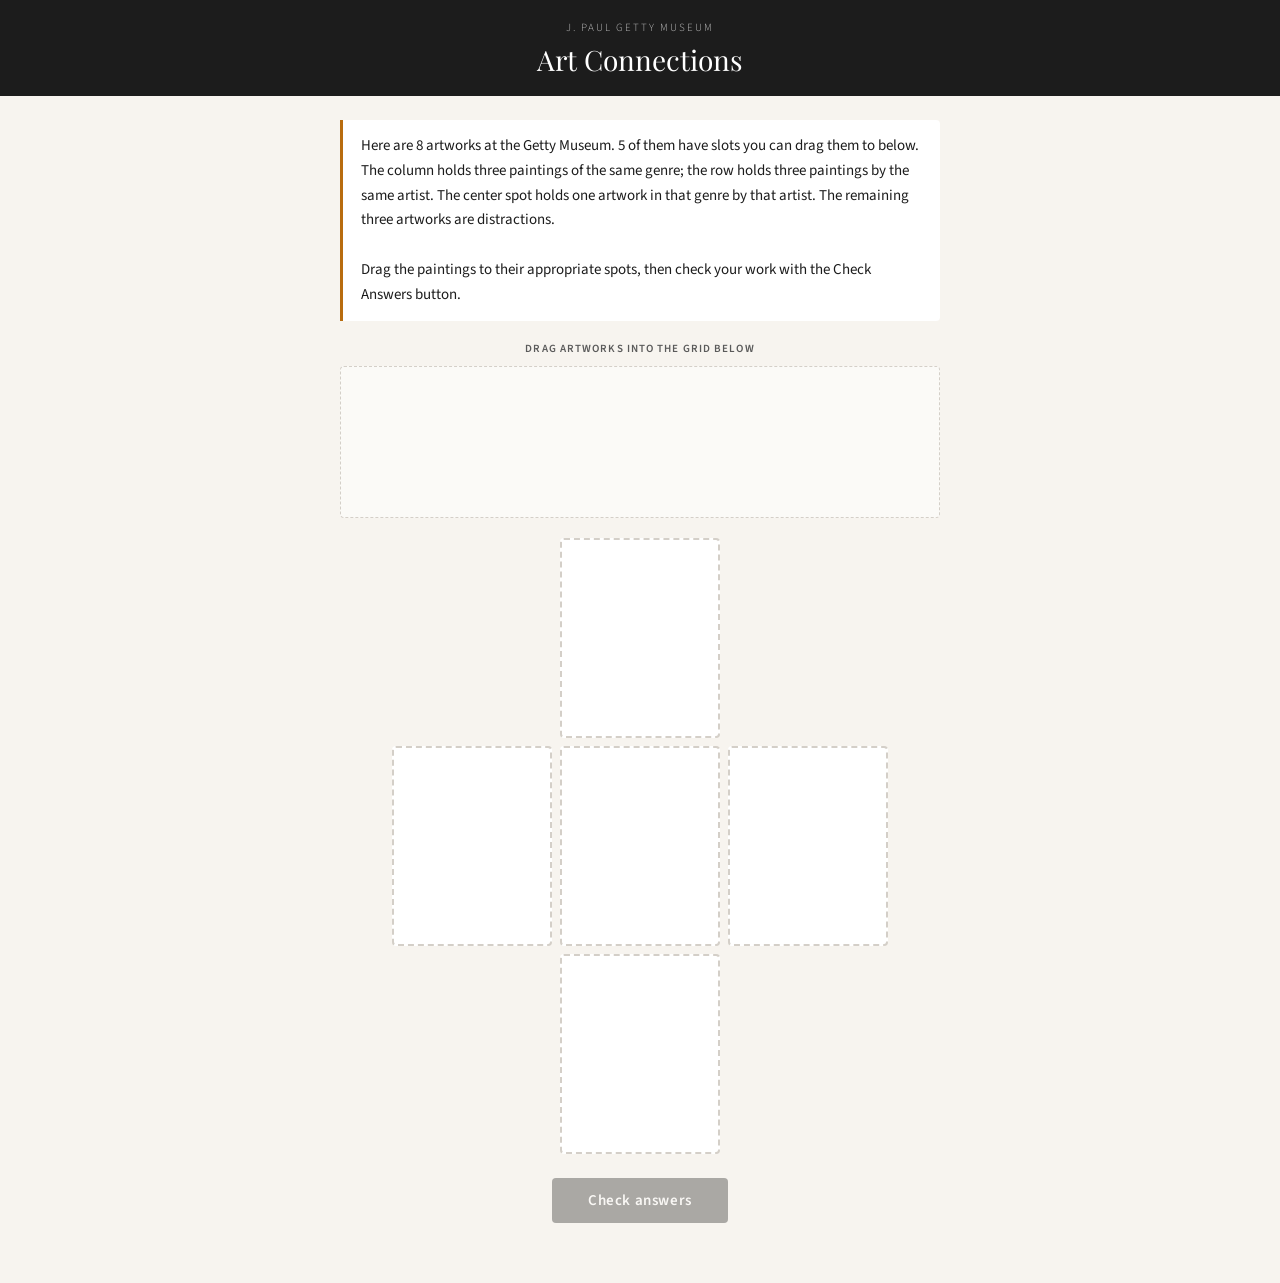
==== index.html @ a5cc9394 "Initial commit: Getty Museum Art Connections drag-and-drop puzzle game Cross-shaped grid puzzle usin" ====
<!DOCTYPE html>
<html lang="en">
<head>
  <meta charset="UTF-8">
  <meta name="viewport" content="width=device-width, initial-scale=1.0">
  <title>Getty Art Connections</title>
  <link rel="preconnect" href="https://fonts.googleapis.com">
  <link rel="preconnect" href="https://fonts.gstatic.com" crossorigin>
  <link href="https://fonts.googleapis.com/css2?family=Playfair+Display:ital,wght@0,400;0,600;1,400&family=Source+Sans+3:wght@300;400;600&display=swap" rel="stylesheet">
  <link rel="stylesheet" href="style.css">
</head>
<body>

  <header class="site-header">
    <div class="header-inner">
      <p class="museum-name">J. Paul Getty Museum</p>
      <h1 class="game-title">Art Connections</h1>
    </div>
  </header>

  <main class="game-main">

    <!-- Instructions -->
    <div class="instructions">
      Here are 8 artworks at the Getty Museum. 5 of them have slots you can drag them to below.
      The column holds three paintings of the same genre; the row holds three paintings by the same artist.
      The center spot holds one artwork in that genre by that artist.
      The remaining three artworks are distractions.
      <br><br>
      Drag the paintings to their appropriate spots, then check your work with the Check Answers button.
    </div>

    <!-- Candidate pool — above the grid -->
    <div class="pool-section">
      <p class="pool-heading">Drag artworks into the grid below</p>
      <div class="candidate-pool" id="candidatePool"></div>
    </div>

    <!-- Cross grid -->
    <div class="cross-grid" id="crossGrid">

      <div class="grid-spacer"></div>
      <div class="cell" data-pos="top" id="cell-top"></div>
      <div class="grid-spacer"></div>

      <div class="cell" data-pos="left"   id="cell-left"></div>
      <div class="cell" data-pos="center" id="cell-center"></div>
      <div class="cell" data-pos="right"  id="cell-right"></div>

      <div class="grid-spacer"></div>
      <div class="cell" data-pos="bottom" id="cell-bottom"></div>
      <div class="grid-spacer"></div>

    </div>

    <!-- Check button -->
    <div class="check-bar">
      <button class="btn-check" id="checkBtn" disabled>Check answers</button>
    </div>

  </main>

  <!-- Hover image overlay -->
  <div class="img-overlay" id="imgOverlay">
    <img id="overlayImg" alt="">
  </div>

  <!-- Win overlay -->
  <div class="win-overlay" id="winOverlay" hidden>
    <div class="win-card">
      <div class="win-ornament">✦</div>
      <h2 class="win-heading">Connections found</h2>
      <p class="win-body" id="winBody"></p>
      <button class="btn-next" id="nextBtn">Next puzzle →</button>
    </div>
  </div>

  <script src="puzzles.js"></script>
  <script src="game.js"></script>
</body>
</html>
---- style.css ----
/* ── Reset & tokens ───────────────────────────────────────────────── */
*, *::before, *::after { box-sizing: border-box; margin: 0; padding: 0; }

:root {
  --cream:      #f7f4ef;
  --ink:        #1c1c1c;
  --ink-light:  #5a5a5a;
  --rule:       #d4cfc8;
  --card-bg:    #111;          /* dark museum-wall tone behind images */

  --amber:      #b86c0e;

  --green:      #2d7a3d;
  --green-tint: #eaf4ec;
  --red:        #b0312b;
  --red-tint:   #fbeaea;

  --cell-w:     160px;
  --cell-h:     200px;
  --pool-card-w: 108px;
  --pool-card-h: 136px;
  --gap:        8px;
  --radius:     4px;
  --shadow:     0 2px 8px rgba(0,0,0,.12);
  --shadow-lg:  0 8px 32px rgba(0,0,0,.22);
}

body {
  font-family: 'Source Sans 3', system-ui, sans-serif;
  background: var(--cream);
  color: var(--ink);
  min-height: 100vh;
  display: flex;
  flex-direction: column;
  align-items: center;
}

/* ── Header ───────────────────────────────────────────────────────── */
.site-header {
  width: 100%;
  background: var(--ink);
  color: #fff;
  text-align: center;
  padding: 20px 24px 18px;
}
.museum-name {
  font-weight: 300;
  font-size: 11px;
  letter-spacing: .18em;
  text-transform: uppercase;
  opacity: .7;
  margin-bottom: 6px;
}
.game-title {
  font-family: 'Playfair Display', serif;
  font-size: 28px;
  font-weight: 400;
}

/* ── Main layout ──────────────────────────────────────────────────── */
.game-main {
  width: 100%;
  max-width: 640px;
  padding: 24px 20px 60px;
  display: flex;
  flex-direction: column;
  align-items: center;
  gap: 20px;
}

/* ── Instructions ─────────────────────────────────────────────────── */
.instructions {
  width: 100%;
  font-size: 15px;
  line-height: 1.65;
  color: var(--ink);
  background: #fff;
  border-left: 3px solid var(--amber);
  padding: 14px 18px;
  border-radius: 0 var(--radius) var(--radius) 0;
}


/* ── Pool (above the grid) ────────────────────────────────────────── */
.pool-section {
  width: 100%;
}
.pool-heading {
  font-size: 11px;
  font-weight: 600;
  letter-spacing: .1em;
  text-transform: uppercase;
  color: var(--ink-light);
  margin-bottom: 10px;
  text-align: center;
}
.candidate-pool {
  display: grid;
  grid-template-columns: repeat(4, var(--pool-card-w));
  gap: var(--gap);
  justify-content: center;
  min-height: calc(var(--pool-card-h) + 16px);
  padding: 8px;
  border: 1.5px dashed var(--rule);
  border-radius: var(--radius);
  background: rgba(255,255,255,.5);
  transition: border-color .15s, background .15s;
}
.candidate-pool.drag-over {
  border-color: var(--ink);
  background: rgba(255,255,255,.9);
}

/* ── Cross grid ───────────────────────────────────────────────────── */
.cross-grid {
  display: grid;
  grid-template-columns: repeat(3, var(--cell-w));
  grid-template-rows: repeat(3, var(--cell-h));
  gap: var(--gap);
}
.grid-spacer { background: transparent; pointer-events: none; }

/* ── Cells ────────────────────────────────────────────────────────── */
.cell {
  position: relative;
  border: 2px dashed var(--rule);
  border-radius: var(--radius);
  background: #fff;
  display: flex;
  align-items: center;
  justify-content: center;
  overflow: hidden;
  transition: border-color .15s, background .15s, transform .12s;
}
.drop-hint {
  display: flex;
  flex-direction: column;
  align-items: center;
  gap: 3px;
  text-align: center;
  font-size: 10px;
  font-weight: 600;
  letter-spacing: .06em;
  text-transform: uppercase;
  color: var(--ink-light);
  line-height: 1.4;
  user-select: none;
  pointer-events: none;
  padding: 6px;
}

.cell.drag-over:not(.locked) {
  border-style: solid;
  border-color: var(--ink);
  transform: scale(1.03);
}
.cell.correct {
  border: 2.5px solid var(--green);
  background: var(--green-tint);
}
.cell.wrong {
  border: 2.5px solid var(--red);
  background: var(--red-tint);
  animation: shake .5s ease;
}
@keyframes shake {
  0%,100% { transform: translateX(0); }
  20%      { transform: translateX(-6px); }
  40%      { transform: translateX(6px); }
  60%      { transform: translateX(-4px); }
  80%      { transform: translateX(4px); }
}

/* ── Artwork cards — image only, no metadata ──────────────────────── */
.artwork-card {
  display: block;
  background: var(--card-bg);
  cursor: grab;
  user-select: none;
  overflow: hidden;
  border-radius: var(--radius);
  box-shadow: var(--shadow);
  transition: opacity .15s, transform .12s, box-shadow .15s;
  /* Size set by context: pool vs cell */
}
.artwork-card:hover { box-shadow: 0 4px 16px rgba(0,0,0,.22); }
.artwork-card:active { cursor: grabbing; }
.artwork-card.dragging { opacity: .4; transform: scale(.96); }

/* Pool cards: fixed small size */
.candidate-pool .artwork-card {
  width: var(--pool-card-w);
  height: var(--pool-card-h);
}

/* Cell cards: fill the entire cell */
.cell .artwork-card {
  position: absolute;
  inset: 0;
  width: 100%;
  height: 100%;
  border-radius: 0;
  box-shadow: none;
}

.artwork-card img {
  width: 100%;
  height: 100%;
  object-fit: contain;
  display: block;
  pointer-events: none;
}

/* ── Check bar ────────────────────────────────────────────────────── */
.check-bar {
  width: 100%;
  display: flex;
  justify-content: center;
  padding-top: 4px;
}
.btn-check {
  font-family: inherit;
  font-size: 15px;
  font-weight: 600;
  color: #fff;
  background: var(--ink);
  border: none;
  border-radius: var(--radius);
  padding: 12px 36px;
  cursor: pointer;
  letter-spacing: .04em;
  transition: background .15s, opacity .15s;
}
.btn-check:disabled {
  opacity: .35;
  cursor: not-allowed;
}
.btn-check:not(:disabled):hover { background: #3a3a3a; }

/* ── Image hover overlay ──────────────────────────────────────────── */
.img-overlay {
  position: fixed;
  z-index: 300;
  pointer-events: none;
  display: none;
  border-radius: 3px;
  box-shadow: var(--shadow-lg);
  background: var(--card-bg);
  max-width: 420px;
  max-height: 520px;
  overflow: hidden;
}
.img-overlay.visible { display: block; }
.img-overlay img {
  display: block;
  max-width: 420px;
  max-height: 520px;
  width: auto;
  height: auto;
  object-fit: contain;
}

/* ── Win overlay ──────────────────────────────────────────────────── */
.win-overlay {
  position: fixed;
  inset: 0;
  background: rgba(28,28,28,.6);
  display: flex;
  align-items: center;
  justify-content: center;
  z-index: 100;
  backdrop-filter: blur(3px);
}
.win-overlay[hidden] { display: none; }
.win-card {
  background: #fff;
  border-radius: 6px;
  box-shadow: var(--shadow-lg);
  padding: 48px 52px;
  text-align: center;
  max-width: 360px;
  width: 90%;
}
.win-ornament { font-size: 32px; color: var(--amber); margin-bottom: 18px; }
.win-heading {
  font-family: 'Playfair Display', serif;
  font-size: 26px;
  font-weight: 400;
  margin-bottom: 10px;
}
.win-body {
  font-size: 14px;
  color: var(--ink-light);
  line-height: 1.55;
  margin-bottom: 28px;
}
.btn-next {
  font-family: inherit;
  font-size: 14px;
  font-weight: 600;
  color: #fff;
  background: var(--ink);
  border: none;
  border-radius: var(--radius);
  padding: 11px 28px;
  cursor: pointer;
  transition: background .15s;
}
.btn-next:hover { background: #3a3a3a; }
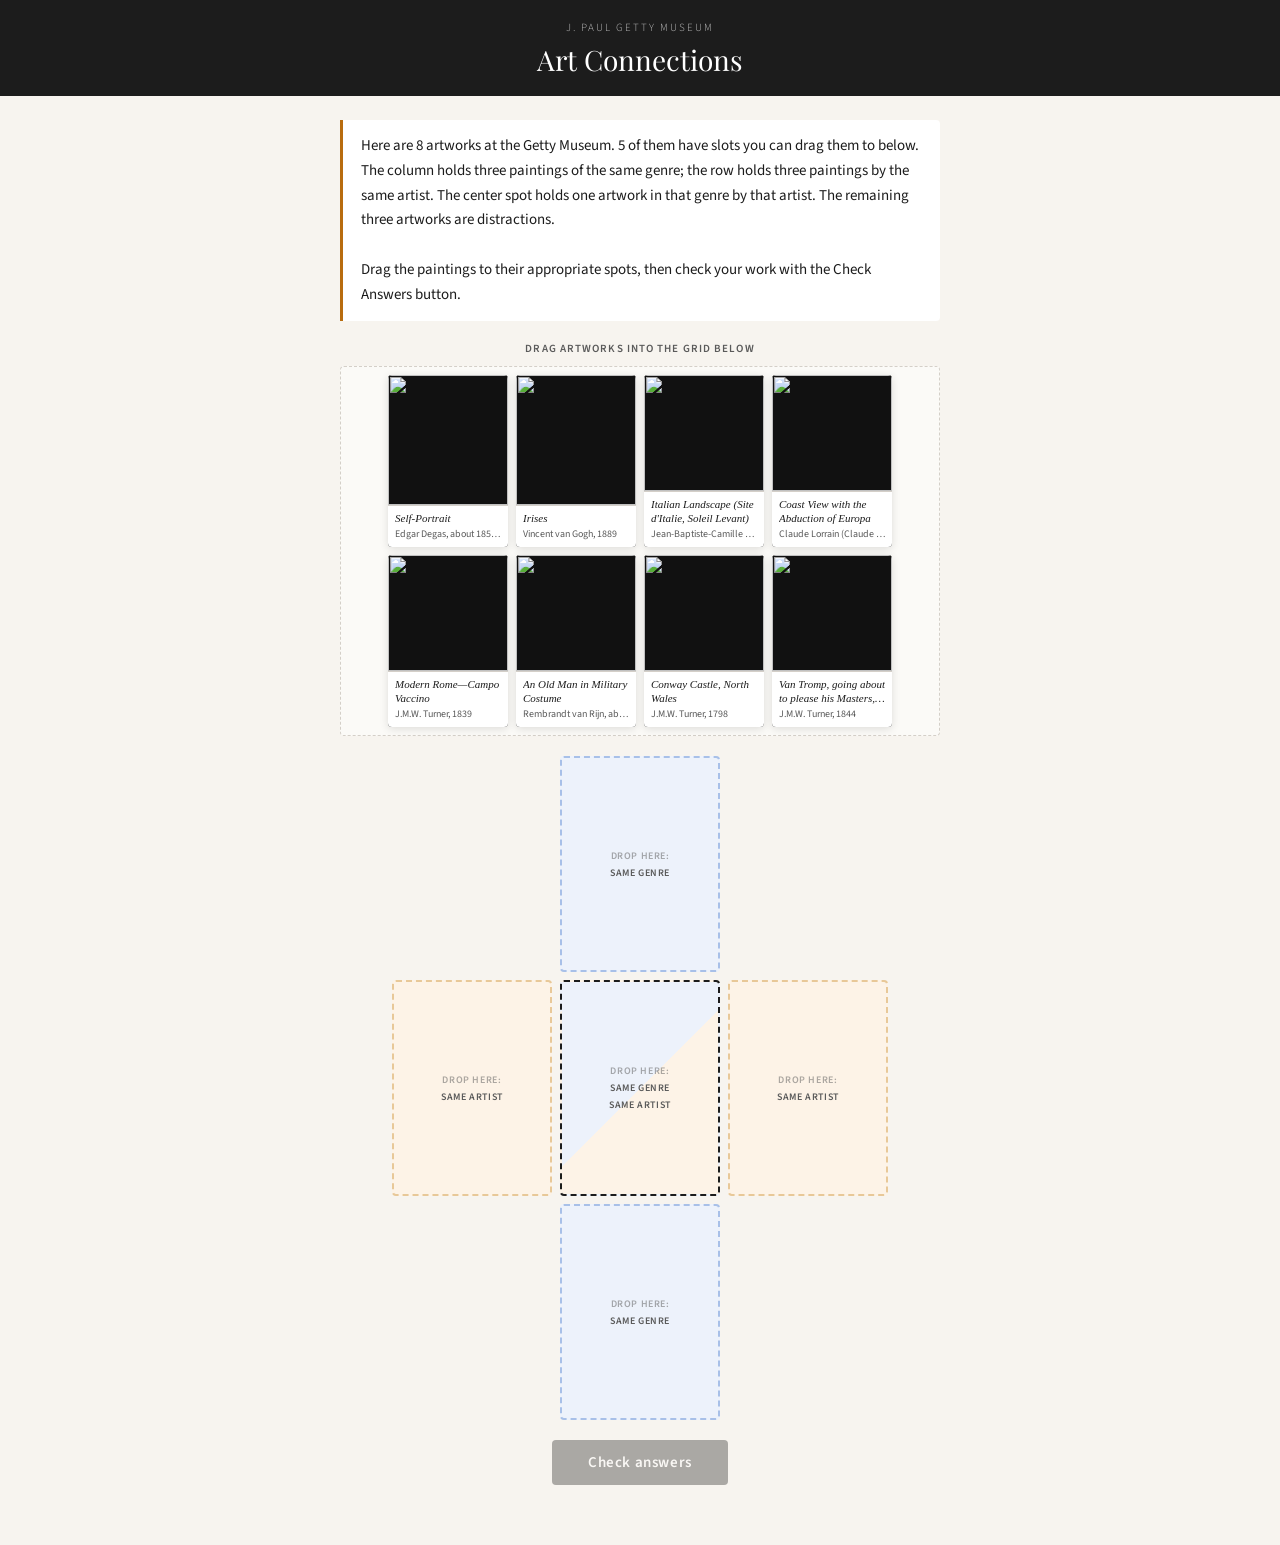
==== commit 51e9a0a6: "Add color coding, card metadata, axis reveal, and inline scoring - Restore blue/amber color coding o" ====
--- a/index.html
+++ b/index.html
@@ -20,7 +20,6 @@
 
   <main class="game-main">
 
-    <!-- Instructions -->
     <div class="instructions">
       Here are 8 artworks at the Getty Museum. 5 of them have slots you can drag them to below.
       The column holds three paintings of the same genre; the row holds three paintings by the same artist.
@@ -36,19 +35,19 @@
       <div class="candidate-pool" id="candidatePool"></div>
     </div>
 
-    <!-- Cross grid -->
+    <!-- Cross grid — color-coded by axis -->
     <div class="cross-grid" id="crossGrid">
 
       <div class="grid-spacer"></div>
-      <div class="cell" data-pos="top" id="cell-top"></div>
+      <div class="cell cell-vertical"   data-pos="top"    id="cell-top"></div>
       <div class="grid-spacer"></div>
 
-      <div class="cell" data-pos="left"   id="cell-left"></div>
-      <div class="cell" data-pos="center" id="cell-center"></div>
-      <div class="cell" data-pos="right"  id="cell-right"></div>
+      <div class="cell cell-horizontal" data-pos="left"   id="cell-left"></div>
+      <div class="cell cell-center"     data-pos="center" id="cell-center"></div>
+      <div class="cell cell-horizontal" data-pos="right"  id="cell-right"></div>
 
       <div class="grid-spacer"></div>
-      <div class="cell" data-pos="bottom" id="cell-bottom"></div>
+      <div class="cell cell-vertical"   data-pos="bottom" id="cell-bottom"></div>
       <div class="grid-spacer"></div>
 
     </div>
@@ -58,6 +57,23 @@
       <button class="btn-check" id="checkBtn" disabled>Check answers</button>
     </div>
 
+    <!-- Result area: axis reveal (after first check) + score (after win) -->
+    <div class="result-bar" id="resultBar" hidden>
+      <div class="axis-reveals">
+        <div class="axis-reveal-tag vertical-tag">
+          <span class="reveal-icon">↕</span>
+          <span id="revealVertical"></span>
+        </div>
+        <div class="axis-reveal-tag horizontal-tag">
+          <span class="reveal-icon">↔</span>
+          <span id="revealHorizontal"></span>
+        </div>
+      </div>
+      <div class="score-display" id="scoreDisplay" hidden>
+        <span class="score-word" id="scoreWord"></span>
+      </div>
+    </div>
+
   </main>
 
   <!-- Hover image overlay -->
@@ -65,16 +81,6 @@
     <img id="overlayImg" alt="">
   </div>
 
-  <!-- Win overlay -->
-  <div class="win-overlay" id="winOverlay" hidden>
-    <div class="win-card">
-      <div class="win-ornament">✦</div>
-      <h2 class="win-heading">Connections found</h2>
-      <p class="win-body" id="winBody"></p>
-      <button class="btn-next" id="nextBtn">Next puzzle →</button>
-    </div>
-  </div>
-
   <script src="puzzles.js"></script>
   <script src="game.js"></script>
 </body>
--- a/style.css
+++ b/style.css
@@ -6,23 +6,27 @@
   --ink:        #1c1c1c;
   --ink-light:  #5a5a5a;
   --rule:       #d4cfc8;
-  --card-bg:    #111;          /* dark museum-wall tone behind images */
-
+  --card-bg:    #111;
+
+  --blue:       #2d5a9e;
+  --blue-tint:  #edf2fb;
   --amber:      #b86c0e;
+  --amber-tint: #fdf3e7;
+  --center-grad: linear-gradient(135deg, var(--blue-tint) 50%, var(--amber-tint) 50%);
 
   --green:      #2d7a3d;
   --green-tint: #eaf4ec;
   --red:        #b0312b;
   --red-tint:   #fbeaea;
 
-  --cell-w:     160px;
-  --cell-h:     200px;
-  --pool-card-w: 108px;
-  --pool-card-h: 136px;
-  --gap:        8px;
-  --radius:     4px;
-  --shadow:     0 2px 8px rgba(0,0,0,.12);
-  --shadow-lg:  0 8px 32px rgba(0,0,0,.22);
+  --cell-w:        160px;
+  --cell-h:        216px;   /* image + label area */
+  --pool-card-w:   120px;
+  --pool-card-h:   172px;
+  --gap:           8px;
+  --radius:        4px;
+  --shadow:        0 2px 8px rgba(0,0,0,.12);
+  --shadow-lg:     0 8px 32px rgba(0,0,0,.22);
 }
 
 body {
@@ -80,11 +84,8 @@
   border-radius: 0 var(--radius) var(--radius) 0;
 }
 
-
-/* ── Pool (above the grid) ────────────────────────────────────────── */
-.pool-section {
-  width: 100%;
-}
+/* ── Pool (above grid) ────────────────────────────────────────────── */
+.pool-section { width: 100%; }
 .pool-heading {
   font-size: 11px;
   font-weight: 600;
@@ -132,6 +133,12 @@
   overflow: hidden;
   transition: border-color .15s, background .15s, transform .12s;
 }
+
+/* Axis color coding */
+.cell-vertical  { border-color: #a8c0e8; background: var(--blue-tint); }
+.cell-horizontal{ border-color: #e8c898; background: var(--amber-tint); }
+.cell-center    { border-color: var(--ink); background: var(--center-grad); }
+
 .drop-hint {
   display: flex;
   flex-direction: column;
@@ -171,9 +178,10 @@
   80%      { transform: translateX(4px); }
 }
 
-/* ── Artwork cards — image only, no metadata ──────────────────────── */
+/* ── Artwork cards ────────────────────────────────────────────────── */
 .artwork-card {
-  display: block;
+  display: flex;
+  flex-direction: column;
   background: var(--card-bg);
   cursor: grab;
   user-select: none;
@@ -181,19 +189,18 @@
   border-radius: var(--radius);
   box-shadow: var(--shadow);
   transition: opacity .15s, transform .12s, box-shadow .15s;
-  /* Size set by context: pool vs cell */
-}
-.artwork-card:hover { box-shadow: 0 4px 16px rgba(0,0,0,.22); }
+}
+.artwork-card:hover  { box-shadow: 0 4px 16px rgba(0,0,0,.22); }
 .artwork-card:active { cursor: grabbing; }
 .artwork-card.dragging { opacity: .4; transform: scale(.96); }
 
-/* Pool cards: fixed small size */
+/* Pool cards */
 .candidate-pool .artwork-card {
-  width: var(--pool-card-w);
+  width:  var(--pool-card-w);
   height: var(--pool-card-h);
 }
 
-/* Cell cards: fill the entire cell */
+/* Cell cards fill the cell */
 .cell .artwork-card {
   position: absolute;
   inset: 0;
@@ -203,7 +210,13 @@
   box-shadow: none;
 }
 
-.artwork-card img {
+.card-img {
+  flex: 1;
+  min-height: 0;
+  overflow: hidden;
+  background: var(--card-bg);
+}
+.card-img img {
   width: 100%;
   height: 100%;
   object-fit: contain;
@@ -211,12 +224,37 @@
   pointer-events: none;
 }
 
+.card-info {
+  flex-shrink: 0;
+  background: #fff;
+  padding: 5px 7px 6px;
+  border-top: 1px solid var(--rule);
+}
+.card-title {
+  font-family: 'Playfair Display', serif;
+  font-style: italic;
+  font-size: 11px;
+  line-height: 1.3;
+  color: var(--ink);
+  margin-bottom: 2px;
+  overflow: hidden;
+  display: -webkit-box;
+  -webkit-line-clamp: 2;
+  -webkit-box-orient: vertical;
+}
+.card-byline {
+  font-size: 10px;
+  color: var(--ink-light);
+  white-space: nowrap;
+  overflow: hidden;
+  text-overflow: ellipsis;
+}
+
 /* ── Check bar ────────────────────────────────────────────────────── */
 .check-bar {
   width: 100%;
   display: flex;
   justify-content: center;
-  padding-top: 4px;
 }
 .btn-check {
   font-family: inherit;
@@ -231,11 +269,53 @@
   letter-spacing: .04em;
   transition: background .15s, opacity .15s;
 }
-.btn-check:disabled {
-  opacity: .35;
-  cursor: not-allowed;
-}
+.btn-check:disabled { opacity: .35; cursor: not-allowed; }
 .btn-check:not(:disabled):hover { background: #3a3a3a; }
+
+/* ── Result bar (axis reveal + score) ─────────────────────────────── */
+.result-bar {
+  width: 100%;
+  display: flex;
+  flex-direction: column;
+  gap: 14px;
+}
+.result-bar[hidden] { display: none; }
+
+.axis-reveals {
+  display: flex;
+  gap: 10px;
+}
+.axis-reveal-tag {
+  flex: 1;
+  display: flex;
+  align-items: center;
+  gap: 8px;
+  padding: 10px 14px;
+  border-radius: var(--radius);
+  font-size: 14px;
+  font-weight: 600;
+}
+.vertical-tag   { background: var(--blue-tint);  color: var(--blue);  }
+.horizontal-tag { background: var(--amber-tint); color: var(--amber); }
+.reveal-icon    { font-size: 17px; flex-shrink: 0; }
+
+.score-display {
+  text-align: center;
+  padding: 16px 0 4px;
+  border-top: 1px solid var(--rule);
+}
+.score-display[hidden] { display: none; }
+
+.score-word {
+  font-family: 'Playfair Display', serif;
+  font-size: 32px;
+  font-weight: 400;
+  letter-spacing: .02em;
+}
+.score-word.perfect { color: var(--amber); }
+.score-word.good    { color: var(--green); }
+.score-word.ok      { color: var(--ink-light); }
+.score-word.poor    { color: var(--red); }
 
 /* ── Image hover overlay ──────────────────────────────────────────── */
 .img-overlay {
@@ -259,51 +339,3 @@
   height: auto;
   object-fit: contain;
 }
-
-/* ── Win overlay ──────────────────────────────────────────────────── */
-.win-overlay {
-  position: fixed;
-  inset: 0;
-  background: rgba(28,28,28,.6);
-  display: flex;
-  align-items: center;
-  justify-content: center;
-  z-index: 100;
-  backdrop-filter: blur(3px);
-}
-.win-overlay[hidden] { display: none; }
-.win-card {
-  background: #fff;
-  border-radius: 6px;
-  box-shadow: var(--shadow-lg);
-  padding: 48px 52px;
-  text-align: center;
-  max-width: 360px;
-  width: 90%;
-}
-.win-ornament { font-size: 32px; color: var(--amber); margin-bottom: 18px; }
-.win-heading {
-  font-family: 'Playfair Display', serif;
-  font-size: 26px;
-  font-weight: 400;
-  margin-bottom: 10px;
-}
-.win-body {
-  font-size: 14px;
-  color: var(--ink-light);
-  line-height: 1.55;
-  margin-bottom: 28px;
-}
-.btn-next {
-  font-family: inherit;
-  font-size: 14px;
-  font-weight: 600;
-  color: #fff;
-  background: var(--ink);
-  border: none;
-  border-radius: var(--radius);
-  padding: 11px 28px;
-  cursor: pointer;
-  transition: background .15s;
-}
-.btn-next:hover { background: #3a3a3a; }
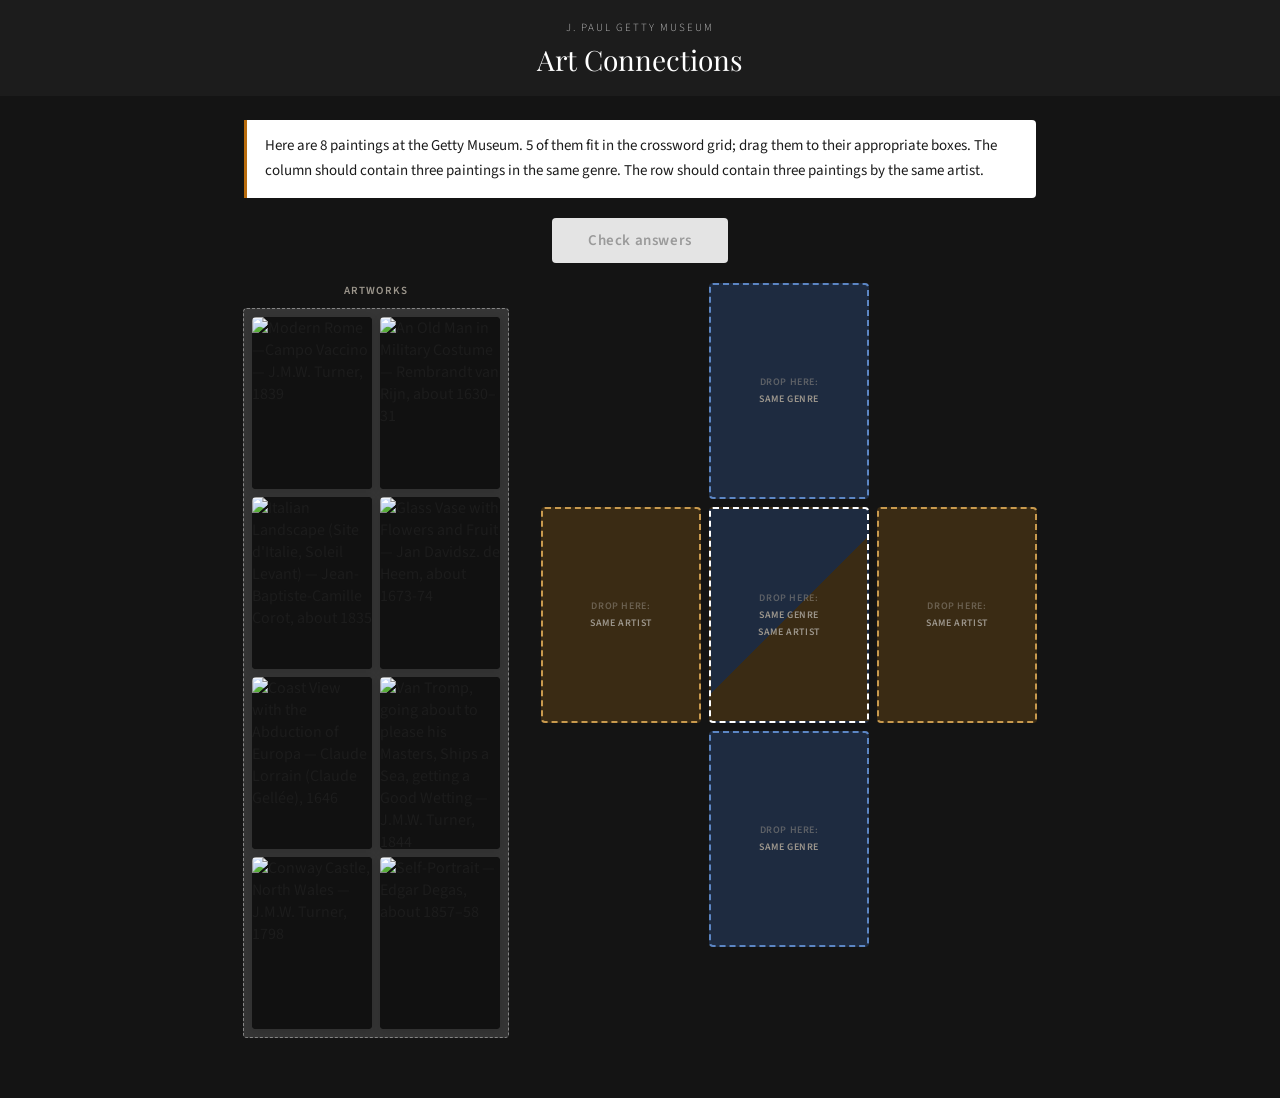
==== commit 8ef3edea: "Redesign layout for wide dark theme and add full-reveal list - Widen game area to 85% viewport, dark" ====
--- a/index.html
+++ b/index.html
@@ -21,35 +21,8 @@
   <main class="game-main">
 
     <div class="instructions">
-      Here are 8 artworks at the Getty Museum. 5 of them have slots you can drag them to below.
-      The column holds three paintings of the same genre; the row holds three paintings by the same artist.
-      The center spot holds one artwork in that genre by that artist.
-      The remaining three artworks are distractions.
-      <br><br>
-      Drag the paintings to their appropriate spots, then check your work with the Check Answers button.
-    </div>
-
-    <!-- Candidate pool — above the grid -->
-    <div class="pool-section">
-      <p class="pool-heading">Drag artworks into the grid below</p>
-      <div class="candidate-pool" id="candidatePool"></div>
-    </div>
-
-    <!-- Cross grid — color-coded by axis -->
-    <div class="cross-grid" id="crossGrid">
-
-      <div class="grid-spacer"></div>
-      <div class="cell cell-vertical"   data-pos="top"    id="cell-top"></div>
-      <div class="grid-spacer"></div>
-
-      <div class="cell cell-horizontal" data-pos="left"   id="cell-left"></div>
-      <div class="cell cell-center"     data-pos="center" id="cell-center"></div>
-      <div class="cell cell-horizontal" data-pos="right"  id="cell-right"></div>
-
-      <div class="grid-spacer"></div>
-      <div class="cell cell-vertical"   data-pos="bottom" id="cell-bottom"></div>
-      <div class="grid-spacer"></div>
-
+      Here are 8 paintings at the Getty Museum. 5 of them fit in the crossword grid; drag them to their appropriate boxes.
+      The column should contain three paintings in the same genre. The row should contain three paintings by the same artist.
     </div>
 
     <!-- Check button -->
@@ -69,9 +42,41 @@
           <span id="revealHorizontal"></span>
         </div>
       </div>
+      <div class="reveal-list">
+        <p class="reveal-list-heading">All eight paintings</p>
+        <div class="reveal-list-grid" id="revealListGrid"></div>
+      </div>
+
       <div class="score-display" id="scoreDisplay" hidden>
         <span class="score-word" id="scoreWord"></span>
       </div>
+    </div>
+
+    <div class="game-board">
+
+      <!-- Candidate pool — down the side -->
+      <div class="pool-section">
+        <p class="pool-heading">Artworks</p>
+        <div class="candidate-pool" id="candidatePool"></div>
+      </div>
+
+      <!-- Cross grid — color-coded by axis -->
+      <div class="cross-grid" id="crossGrid">
+
+        <div class="grid-spacer"></div>
+        <div class="cell cell-vertical"   data-pos="top"    id="cell-top"></div>
+        <div class="grid-spacer"></div>
+
+        <div class="cell cell-horizontal" data-pos="left"   id="cell-left"></div>
+        <div class="cell cell-center"     data-pos="center" id="cell-center"></div>
+        <div class="cell cell-horizontal" data-pos="right"  id="cell-right"></div>
+
+        <div class="grid-spacer"></div>
+        <div class="cell cell-vertical"   data-pos="bottom" id="cell-bottom"></div>
+        <div class="grid-spacer"></div>
+
+      </div>
+
     </div>
 
   </main>
--- a/style.css
+++ b/style.css
@@ -2,9 +2,10 @@
 *, *::before, *::after { box-sizing: border-box; margin: 0; padding: 0; }
 
 :root {
-  --cream:      #f7f4ef;
+  --bg:         #141414;
   --ink:        #1c1c1c;
   --ink-light:  #5a5a5a;
+  --muted:      #9c968c;
   --rule:       #d4cfc8;
   --card-bg:    #111;
 
@@ -12,12 +13,15 @@
   --blue-tint:  #edf2fb;
   --amber:      #b86c0e;
   --amber-tint: #fdf3e7;
-  --center-grad: linear-gradient(135deg, var(--blue-tint) 50%, var(--amber-tint) 50%);
-
-  --green:      #2d7a3d;
-  --green-tint: #eaf4ec;
-  --red:        #b0312b;
-  --red-tint:   #fbeaea;
+
+  --green:      #4caf60;
+  --green-tint: #16301f;
+  --red:        #e2726b;
+  --red-tint:   #3a1616;
+
+  --cell-blue-bg:  #1e2b40;
+  --cell-amber-bg: #3a2b14;
+  --cell-center-grad: linear-gradient(135deg, var(--cell-blue-bg) 50%, var(--cell-amber-bg) 50%);
 
   --cell-w:        160px;
   --cell-h:        216px;   /* image + label area */
@@ -27,11 +31,18 @@
   --radius:        4px;
   --shadow:        0 2px 8px rgba(0,0,0,.12);
   --shadow-lg:     0 8px 32px rgba(0,0,0,.22);
+
+  /* Width of the pool rail + gap + cross grid, so top bars can match it */
+  --board-w: calc(
+    (2 * var(--pool-card-w)) + var(--gap) + 16px
+    + 32px
+    + (3 * var(--cell-w)) + (2 * var(--gap))
+  );
 }
 
 body {
   font-family: 'Source Sans 3', system-ui, sans-serif;
-  background: var(--cream);
+  background: var(--bg);
   color: var(--ink);
   min-height: 100vh;
   display: flex;
@@ -63,8 +74,8 @@
 
 /* ── Main layout ──────────────────────────────────────────────────── */
 .game-main {
-  width: 100%;
-  max-width: 640px;
+  width: 85%;
+  max-width: 1400px;
   padding: 24px 20px 60px;
   display: flex;
   flex-direction: column;
@@ -75,6 +86,7 @@
 /* ── Instructions ─────────────────────────────────────────────────── */
 .instructions {
   width: 100%;
+  max-width: var(--board-w);
   font-size: 15px;
   line-height: 1.65;
   color: var(--ink);
@@ -84,36 +96,45 @@
   border-radius: 0 var(--radius) var(--radius) 0;
 }
 
-/* ── Pool (above grid) ────────────────────────────────────────────── */
-.pool-section { width: 100%; }
+/* ── Game board (pool rail + cross grid, side by side) ──────────────── */
+.game-board {
+  width: 100%;
+  display: flex;
+  align-items: flex-start;
+  justify-content: center;
+  gap: 32px;
+}
+
+/* ── Pool (down the side) ─────────────────────────────────────────── */
+.pool-section { flex-shrink: 0; }
 .pool-heading {
   font-size: 11px;
   font-weight: 600;
   letter-spacing: .1em;
   text-transform: uppercase;
-  color: var(--ink-light);
+  color: var(--muted);
   margin-bottom: 10px;
   text-align: center;
 }
 .candidate-pool {
   display: grid;
-  grid-template-columns: repeat(4, var(--pool-card-w));
+  grid-template-columns: repeat(2, var(--pool-card-w));
+  grid-template-rows: repeat(4, var(--pool-card-h));
   gap: var(--gap);
-  justify-content: center;
-  min-height: calc(var(--pool-card-h) + 16px);
   padding: 8px;
-  border: 1.5px dashed var(--rule);
-  border-radius: var(--radius);
-  background: rgba(255,255,255,.5);
+  border: 1.5px dashed rgba(255,255,255,.4);
+  border-radius: var(--radius);
+  background: rgba(255,255,255,.14);
   transition: border-color .15s, background .15s;
 }
 .candidate-pool.drag-over {
-  border-color: var(--ink);
-  background: rgba(255,255,255,.9);
+  border-color: rgba(255,255,255,.75);
+  background: rgba(255,255,255,.22);
 }
 
 /* ── Cross grid ───────────────────────────────────────────────────── */
 .cross-grid {
+  flex-shrink: 0;
   display: grid;
   grid-template-columns: repeat(3, var(--cell-w));
   grid-template-rows: repeat(3, var(--cell-h));
@@ -124,9 +145,9 @@
 /* ── Cells ────────────────────────────────────────────────────────── */
 .cell {
   position: relative;
-  border: 2px dashed var(--rule);
-  border-radius: var(--radius);
-  background: #fff;
+  border: 2px dashed rgba(255,255,255,.25);
+  border-radius: var(--radius);
+  background: #1a1a1a;
   display: flex;
   align-items: center;
   justify-content: center;
@@ -135,9 +156,9 @@
 }
 
 /* Axis color coding */
-.cell-vertical  { border-color: #a8c0e8; background: var(--blue-tint); }
-.cell-horizontal{ border-color: #e8c898; background: var(--amber-tint); }
-.cell-center    { border-color: var(--ink); background: var(--center-grad); }
+.cell-vertical  { border-color: #5c86c4; background: var(--cell-blue-bg); }
+.cell-horizontal{ border-color: #c99a4e; background: var(--cell-amber-bg); }
+.cell-center    { border-color: #fff;    background: var(--cell-center-grad); }
 
 .drop-hint {
   display: flex;
@@ -149,7 +170,7 @@
   font-weight: 600;
   letter-spacing: .06em;
   text-transform: uppercase;
-  color: var(--ink-light);
+  color: var(--muted);
   line-height: 1.4;
   user-select: none;
   pointer-events: none;
@@ -158,7 +179,7 @@
 
 .cell.drag-over:not(.locked) {
   border-style: solid;
-  border-color: var(--ink);
+  border-color: #fff;
   transform: scale(1.03);
 }
 .cell.correct {
@@ -224,32 +245,6 @@
   pointer-events: none;
 }
 
-.card-info {
-  flex-shrink: 0;
-  background: #fff;
-  padding: 5px 7px 6px;
-  border-top: 1px solid var(--rule);
-}
-.card-title {
-  font-family: 'Playfair Display', serif;
-  font-style: italic;
-  font-size: 11px;
-  line-height: 1.3;
-  color: var(--ink);
-  margin-bottom: 2px;
-  overflow: hidden;
-  display: -webkit-box;
-  -webkit-line-clamp: 2;
-  -webkit-box-orient: vertical;
-}
-.card-byline {
-  font-size: 10px;
-  color: var(--ink-light);
-  white-space: nowrap;
-  overflow: hidden;
-  text-overflow: ellipsis;
-}
-
 /* ── Check bar ────────────────────────────────────────────────────── */
 .check-bar {
   width: 100%;
@@ -260,8 +255,8 @@
   font-family: inherit;
   font-size: 15px;
   font-weight: 600;
-  color: #fff;
-  background: var(--ink);
+  color: #3a3a3a;
+  background: #fff;
   border: none;
   border-radius: var(--radius);
   padding: 12px 36px;
@@ -269,12 +264,13 @@
   letter-spacing: .04em;
   transition: background .15s, opacity .15s;
 }
-.btn-check:disabled { opacity: .35; cursor: not-allowed; }
-.btn-check:not(:disabled):hover { background: #3a3a3a; }
+.btn-check:disabled { background: #e4e4e4; color: #9a9a9a; cursor: not-allowed; }
+.btn-check:not(:disabled):hover { background: var(--amber-tint); }
 
 /* ── Result bar (axis reveal + score) ─────────────────────────────── */
 .result-bar {
   width: 100%;
+  max-width: var(--board-w);
   display: flex;
   flex-direction: column;
   gap: 14px;
@@ -298,6 +294,38 @@
 .vertical-tag   { background: var(--blue-tint);  color: var(--blue);  }
 .horizontal-tag { background: var(--amber-tint); color: var(--amber); }
 .reveal-icon    { font-size: 17px; flex-shrink: 0; }
+
+.reveal-list-heading {
+  font-size: 11px;
+  font-weight: 600;
+  letter-spacing: .1em;
+  text-transform: uppercase;
+  color: var(--muted);
+  margin-bottom: 8px;
+}
+.reveal-list-grid {
+  display: grid;
+  grid-template-columns: repeat(2, 1fr);
+  gap: 8px 24px;
+}
+.reveal-item {
+  display: flex;
+  flex-direction: column;
+  gap: 2px;
+  padding: 8px 10px;
+  background: rgba(255,255,255,.05);
+  border-radius: var(--radius);
+}
+.reveal-title {
+  font-family: 'Playfair Display', serif;
+  font-style: italic;
+  font-size: 13px;
+  color: #fff;
+}
+.reveal-byline {
+  font-size: 11px;
+  color: var(--muted);
+}
 
 .score-display {
   text-align: center;
@@ -314,7 +342,7 @@
 }
 .score-word.perfect { color: var(--amber); }
 .score-word.good    { color: var(--green); }
-.score-word.ok      { color: var(--ink-light); }
+.score-word.ok      { color: var(--muted); }
 .score-word.poor    { color: var(--red); }
 
 /* ── Image hover overlay ──────────────────────────────────────────── */
@@ -326,15 +354,15 @@
   border-radius: 3px;
   box-shadow: var(--shadow-lg);
   background: var(--card-bg);
-  max-width: 420px;
-  max-height: 520px;
+  max-width: 500px;
+  max-height: 620px;
   overflow: hidden;
 }
 .img-overlay.visible { display: block; }
 .img-overlay img {
   display: block;
-  max-width: 420px;
-  max-height: 520px;
+  max-width: 500px;
+  max-height: 620px;
   width: auto;
   height: auto;
   object-fit: contain;
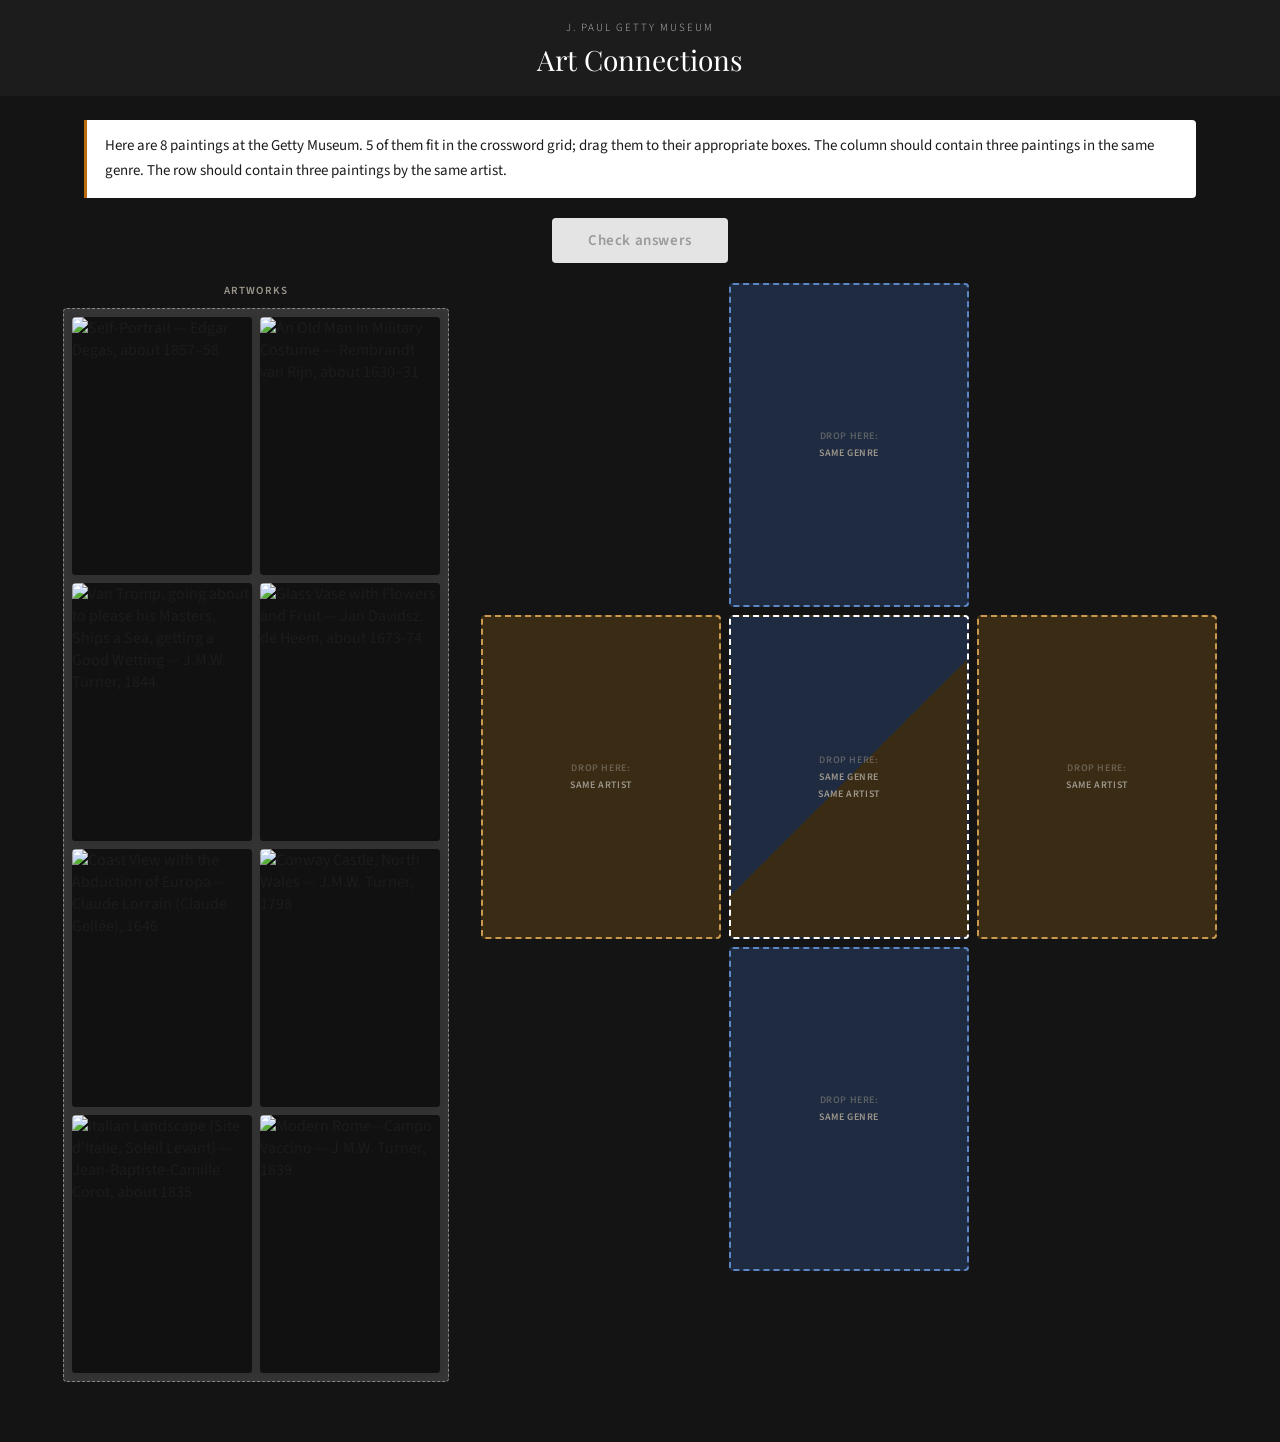
==== commit 316ba197: "Widen board, switch zoom popup to click, move labels onto the cards - Increase card sizes ~50% and w" ====
--- a/index.html
+++ b/index.html
@@ -42,11 +42,6 @@
           <span id="revealHorizontal"></span>
         </div>
       </div>
-      <div class="reveal-list">
-        <p class="reveal-list-heading">All eight paintings</p>
-        <div class="reveal-list-grid" id="revealListGrid"></div>
-      </div>
-
       <div class="score-display" id="scoreDisplay" hidden>
         <span class="score-word" id="scoreWord"></span>
       </div>
--- a/style.css
+++ b/style.css
@@ -23,10 +23,10 @@
   --cell-amber-bg: #3a2b14;
   --cell-center-grad: linear-gradient(135deg, var(--cell-blue-bg) 50%, var(--cell-amber-bg) 50%);
 
-  --cell-w:        160px;
-  --cell-h:        216px;   /* image + label area */
-  --pool-card-w:   120px;
-  --pool-card-h:   172px;
+  --cell-w:        240px;
+  --cell-h:        324px;
+  --pool-card-w:   180px;
+  --pool-card-h:   258px;
   --gap:           8px;
   --radius:        4px;
   --shadow:        0 2px 8px rgba(0,0,0,.12);
@@ -74,8 +74,8 @@
 
 /* ── Main layout ──────────────────────────────────────────────────── */
 .game-main {
-  width: 85%;
-  max-width: 1400px;
+  width: 90%;
+  max-width: 1600px;
   padding: 24px 20px 60px;
   display: flex;
   flex-direction: column;
@@ -201,6 +201,7 @@
 
 /* ── Artwork cards ────────────────────────────────────────────────── */
 .artwork-card {
+  position: relative;
   display: flex;
   flex-direction: column;
   background: var(--card-bg);
@@ -243,6 +244,38 @@
   object-fit: contain;
   display: block;
   pointer-events: none;
+}
+
+/* Caption overlay — hidden until Check answers reveals it */
+.card-caption {
+  position: absolute;
+  left: 0; right: 0; bottom: 0;
+  background: linear-gradient(to top, rgba(0,0,0,.9) 40%, rgba(0,0,0,0));
+  padding: 20px 8px 6px;
+  opacity: 0;
+  transition: opacity .2s;
+  pointer-events: none;
+}
+body.answers-revealed .card-caption { opacity: 1; }
+
+.card-caption-title {
+  font-family: 'Playfair Display', serif;
+  font-style: italic;
+  font-size: 12px;
+  line-height: 1.25;
+  color: #fff;
+  margin-bottom: 2px;
+  overflow: hidden;
+  display: -webkit-box;
+  -webkit-line-clamp: 2;
+  -webkit-box-orient: vertical;
+}
+.card-caption-byline {
+  font-size: 10.5px;
+  color: rgba(255,255,255,.75);
+  white-space: nowrap;
+  overflow: hidden;
+  text-overflow: ellipsis;
 }
 
 /* ── Check bar ────────────────────────────────────────────────────── */
@@ -294,38 +327,6 @@
 .vertical-tag   { background: var(--blue-tint);  color: var(--blue);  }
 .horizontal-tag { background: var(--amber-tint); color: var(--amber); }
 .reveal-icon    { font-size: 17px; flex-shrink: 0; }
-
-.reveal-list-heading {
-  font-size: 11px;
-  font-weight: 600;
-  letter-spacing: .1em;
-  text-transform: uppercase;
-  color: var(--muted);
-  margin-bottom: 8px;
-}
-.reveal-list-grid {
-  display: grid;
-  grid-template-columns: repeat(2, 1fr);
-  gap: 8px 24px;
-}
-.reveal-item {
-  display: flex;
-  flex-direction: column;
-  gap: 2px;
-  padding: 8px 10px;
-  background: rgba(255,255,255,.05);
-  border-radius: var(--radius);
-}
-.reveal-title {
-  font-family: 'Playfair Display', serif;
-  font-style: italic;
-  font-size: 13px;
-  color: #fff;
-}
-.reveal-byline {
-  font-size: 11px;
-  color: var(--muted);
-}
 
 .score-display {
   text-align: center;
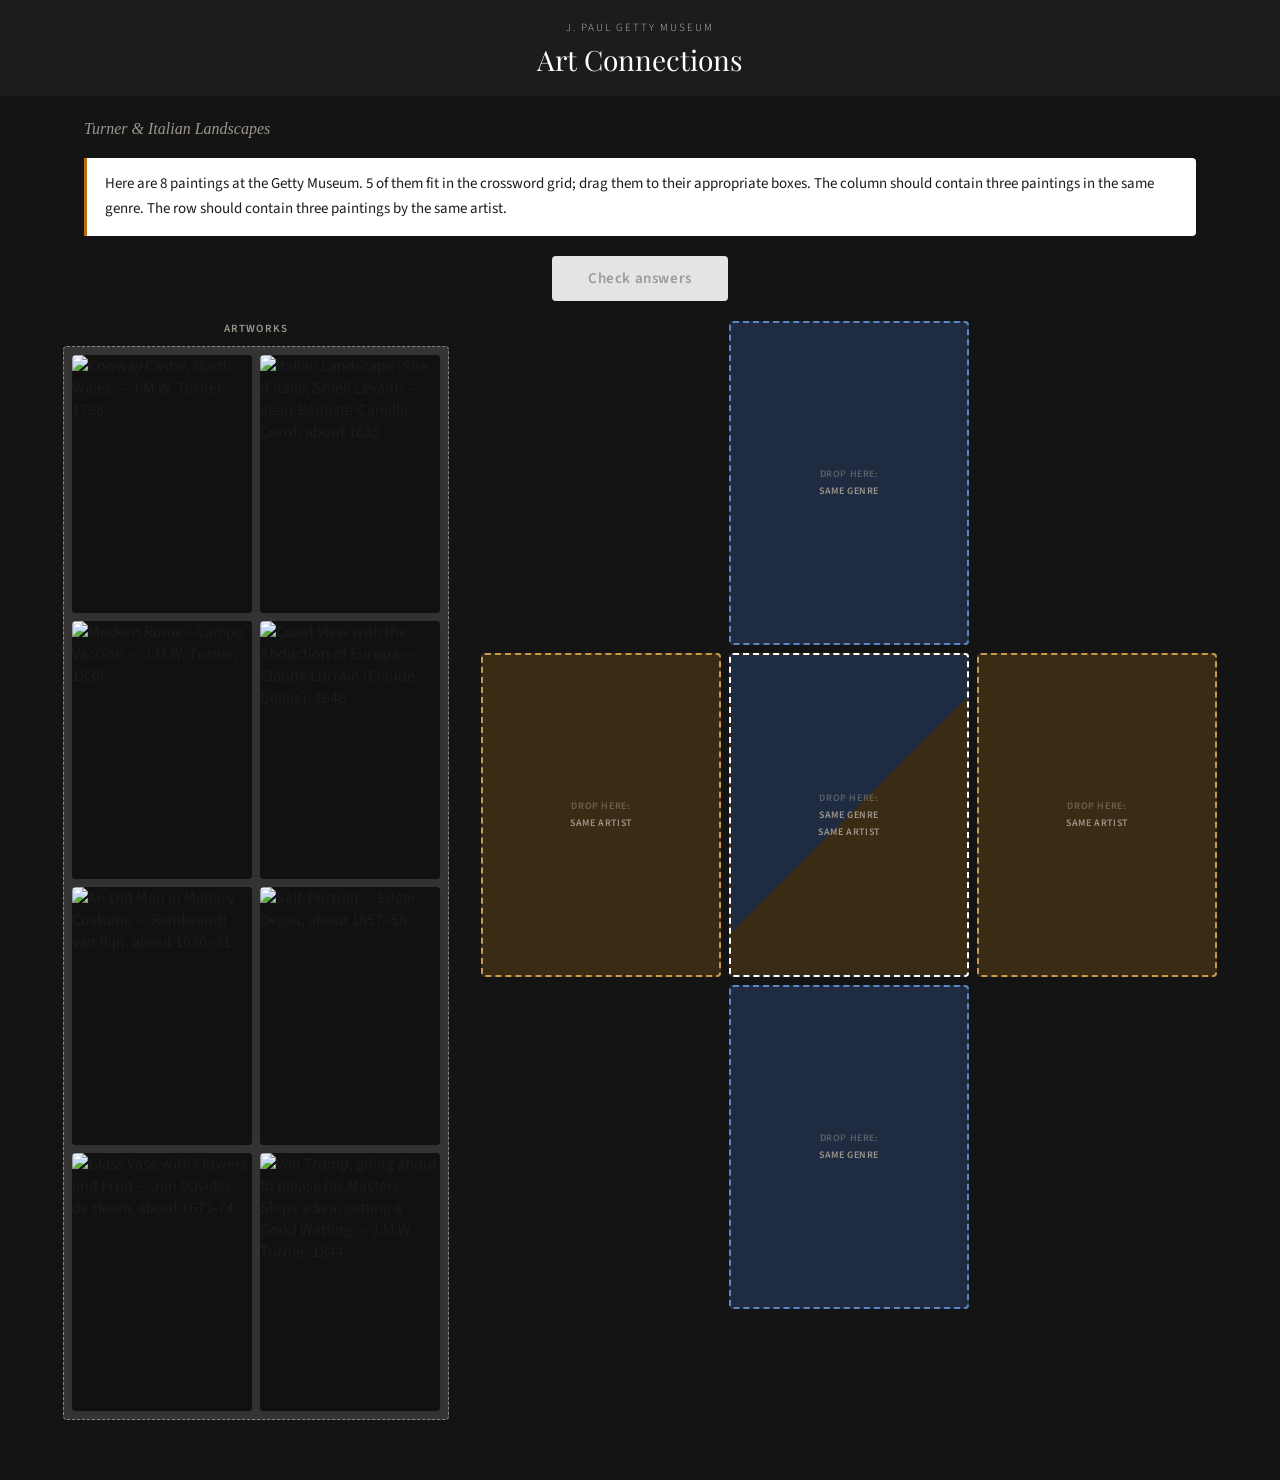
==== commit f878bd90: "Add Round 2: 3x3 ring puzzle with corner double-constraints Generalizes the puzzle engine to support" ====
--- a/index.html
+++ b/index.html
@@ -20,10 +20,8 @@
 
   <main class="game-main">
 
-    <div class="instructions">
-      Here are 8 paintings at the Getty Museum. 5 of them fit in the crossword grid; drag them to their appropriate boxes.
-      The column should contain three paintings in the same genre. The row should contain three paintings by the same artist.
-    </div>
+    <p class="puzzle-title" id="puzzleTitle"></p>
+    <div class="instructions" id="instructions"></div>
 
     <!-- Check button -->
     <div class="check-bar">
@@ -32,7 +30,7 @@
 
     <!-- Result area: axis reveal (after first check) + score (after win) -->
     <div class="result-bar" id="resultBar" hidden>
-      <div class="axis-reveals">
+      <div class="axis-reveals" id="crossAxisReveals" hidden>
         <div class="axis-reveal-tag vertical-tag">
           <span class="reveal-icon">↕</span>
           <span id="revealVertical"></span>
@@ -42,8 +40,12 @@
           <span id="revealHorizontal"></span>
         </div>
       </div>
+      <div class="axis-reveals" id="ringAxisReveals" hidden></div>
       <div class="score-display" id="scoreDisplay" hidden>
         <span class="score-word" id="scoreWord"></span>
+        <div class="next-puzzle-bar">
+          <button class="btn-next" id="nextBtn" hidden>Next puzzle →</button>
+        </div>
       </div>
     </div>
 
@@ -59,16 +61,33 @@
       <div class="cross-grid" id="crossGrid">
 
         <div class="grid-spacer"></div>
-        <div class="cell cell-vertical"   data-pos="top"    id="cell-top"></div>
+        <div class="cell cell-vertical"   data-pos="top"    id="cell-cross-top"></div>
         <div class="grid-spacer"></div>
 
-        <div class="cell cell-horizontal" data-pos="left"   id="cell-left"></div>
-        <div class="cell cell-center"     data-pos="center" id="cell-center"></div>
-        <div class="cell cell-horizontal" data-pos="right"  id="cell-right"></div>
+        <div class="cell cell-horizontal" data-pos="left"   id="cell-cross-left"></div>
+        <div class="cell cell-center"     data-pos="center" id="cell-cross-center"></div>
+        <div class="cell cell-horizontal" data-pos="right"  id="cell-cross-right"></div>
 
         <div class="grid-spacer"></div>
-        <div class="cell cell-vertical"   data-pos="bottom" id="cell-bottom"></div>
+        <div class="cell cell-vertical"   data-pos="bottom" id="cell-cross-bottom"></div>
         <div class="grid-spacer"></div>
+
+      </div>
+
+      <!-- Ring grid — 3x3, empty center, color-coded by axis, corners blend two axes -->
+      <div class="ring-grid" id="ringGrid" hidden>
+
+        <div class="cell cell-corner-tl cell-motif"       data-pos="topLeft"     id="cell-ring-topLeft"></div>
+        <div class="cell cell-motif"                      data-pos="top"         id="cell-ring-top"></div>
+        <div class="cell cell-corner-tr cell-motif"       data-pos="topRight"    id="cell-ring-topRight"></div>
+
+        <div class="cell cell-nationality"                data-pos="left"       id="cell-ring-left"></div>
+        <div class="cell cell-center-empty"><span class="center-mark">GETTY</span></div>
+        <div class="cell cell-item"                       data-pos="right"      id="cell-ring-right"></div>
+
+        <div class="cell cell-corner-bl cell-nationality" data-pos="bottomLeft" id="cell-ring-bottomLeft"></div>
+        <div class="cell cell-decade"                     data-pos="bottom"     id="cell-ring-bottom"></div>
+        <div class="cell cell-corner-br cell-decade"      data-pos="bottomRight" id="cell-ring-bottomRight"></div>
 
       </div>
 
--- a/style.css
+++ b/style.css
@@ -22,6 +22,13 @@
   --cell-blue-bg:  #1e2b40;
   --cell-amber-bg: #3a2b14;
   --cell-center-grad: linear-gradient(135deg, var(--cell-blue-bg) 50%, var(--cell-amber-bg) 50%);
+
+  --teal:          #3fa89c;
+  --teal-tint:     #e8f6f4;
+  --cell-teal-bg:  #123330;
+  --plum:          #9d76c9;
+  --plum-tint:     #f3edf9;
+  --cell-plum-bg:  #2b2038;
 
   --cell-w:        240px;
   --cell-h:        324px;
@@ -119,7 +126,7 @@
 .candidate-pool {
   display: grid;
   grid-template-columns: repeat(2, var(--pool-card-w));
-  grid-template-rows: repeat(4, var(--pool-card-h));
+  grid-auto-rows: var(--pool-card-h);
   gap: var(--gap);
   padding: 8px;
   border: 1.5px dashed rgba(255,255,255,.4);
@@ -132,14 +139,15 @@
   background: rgba(255,255,255,.22);
 }
 
-/* ── Cross grid ───────────────────────────────────────────────────── */
-.cross-grid {
+/* ── Cross grid / ring grid (both 3x3, same cell size) ───────────────── */
+.cross-grid, .ring-grid {
   flex-shrink: 0;
   display: grid;
   grid-template-columns: repeat(3, var(--cell-w));
   grid-template-rows: repeat(3, var(--cell-h));
   gap: var(--gap);
 }
+.cross-grid[hidden], .ring-grid[hidden] { display: none; }
 .grid-spacer { background: transparent; pointer-events: none; }
 
 /* ── Cells ────────────────────────────────────────────────────────── */
@@ -159,6 +167,30 @@
 .cell-vertical  { border-color: #5c86c4; background: var(--cell-blue-bg); }
 .cell-horizontal{ border-color: #c99a4e; background: var(--cell-amber-bg); }
 .cell-center    { border-color: #fff;    background: var(--cell-center-grad); }
+
+/* Ring grid: empty center + axis-coded edges/corners */
+.cell-center-empty {
+  border: 1px dashed rgba(255,255,255,.12);
+  background: #141414;
+  pointer-events: none;
+}
+.center-mark {
+  font-size: 11px;
+  letter-spacing: .2em;
+  color: rgba(255,255,255,.12);
+  font-weight: 600;
+}
+
+.cell-motif       { border-color: #5c86c4; background: var(--cell-blue-bg); }
+.cell-nationality { border-color: #c99a4e; background: var(--cell-amber-bg); }
+.cell-decade      { border-color: #9d76c9; background: var(--cell-plum-bg); }
+.cell-item        { border-color: #3fa89c; background: var(--cell-teal-bg); }
+
+/* Corners blend the two axes they satisfy — solid rules above, these win by source order */
+.cell-corner-tl { border-color: rgba(255,255,255,.4); background: linear-gradient(135deg, var(--cell-blue-bg) 50%, var(--cell-amber-bg) 50%); }
+.cell-corner-tr { border-color: rgba(255,255,255,.4); background: linear-gradient(225deg, var(--cell-blue-bg) 50%, var(--cell-teal-bg) 50%); }
+.cell-corner-bl { border-color: rgba(255,255,255,.4); background: linear-gradient(45deg,  var(--cell-amber-bg) 50%, var(--cell-plum-bg) 50%); }
+.cell-corner-br { border-color: rgba(255,255,255,.4); background: linear-gradient(135deg, var(--cell-plum-bg) 50%, var(--cell-teal-bg) 50%); }
 
 .drop-hint {
   display: flex;
@@ -314,6 +346,7 @@
   display: flex;
   gap: 10px;
 }
+.axis-reveals[hidden] { display: none; }
 .axis-reveal-tag {
   flex: 1;
   display: flex;
@@ -326,6 +359,10 @@
 }
 .vertical-tag   { background: var(--blue-tint);  color: var(--blue);  }
 .horizontal-tag { background: var(--amber-tint); color: var(--amber); }
+.top-tag         { background: var(--blue-tint);  color: var(--blue);  }
+.left-tag        { background: var(--amber-tint); color: var(--amber); }
+.bottom-tag      { background: var(--plum-tint);  color: var(--plum);  }
+.right-tag       { background: var(--teal-tint);  color: var(--teal);  }
 .reveal-icon    { font-size: 17px; flex-shrink: 0; }
 
 .score-display {
@@ -345,6 +382,34 @@
 .score-word.good    { color: var(--green); }
 .score-word.ok      { color: var(--muted); }
 .score-word.poor    { color: var(--red); }
+
+.next-puzzle-bar { margin-top: 4px; }
+.btn-next {
+  font-family: inherit;
+  font-size: 14px;
+  font-weight: 600;
+  color: #fff;
+  background: var(--amber);
+  border: none;
+  border-radius: var(--radius);
+  padding: 10px 28px;
+  cursor: pointer;
+  letter-spacing: .03em;
+  transition: opacity .15s;
+}
+.btn-next:hover  { opacity: .85; }
+.btn-next[hidden] { display: none; }
+
+/* ── Puzzle title ─────────────────────────────────────────────────── */
+.puzzle-title {
+  width: 100%;
+  max-width: var(--board-w);
+  font-family: 'Playfair Display', serif;
+  font-style: italic;
+  font-size: 16px;
+  color: var(--muted);
+  background: transparent;
+}
 
 /* ── Image hover overlay ──────────────────────────────────────────── */
 .img-overlay {
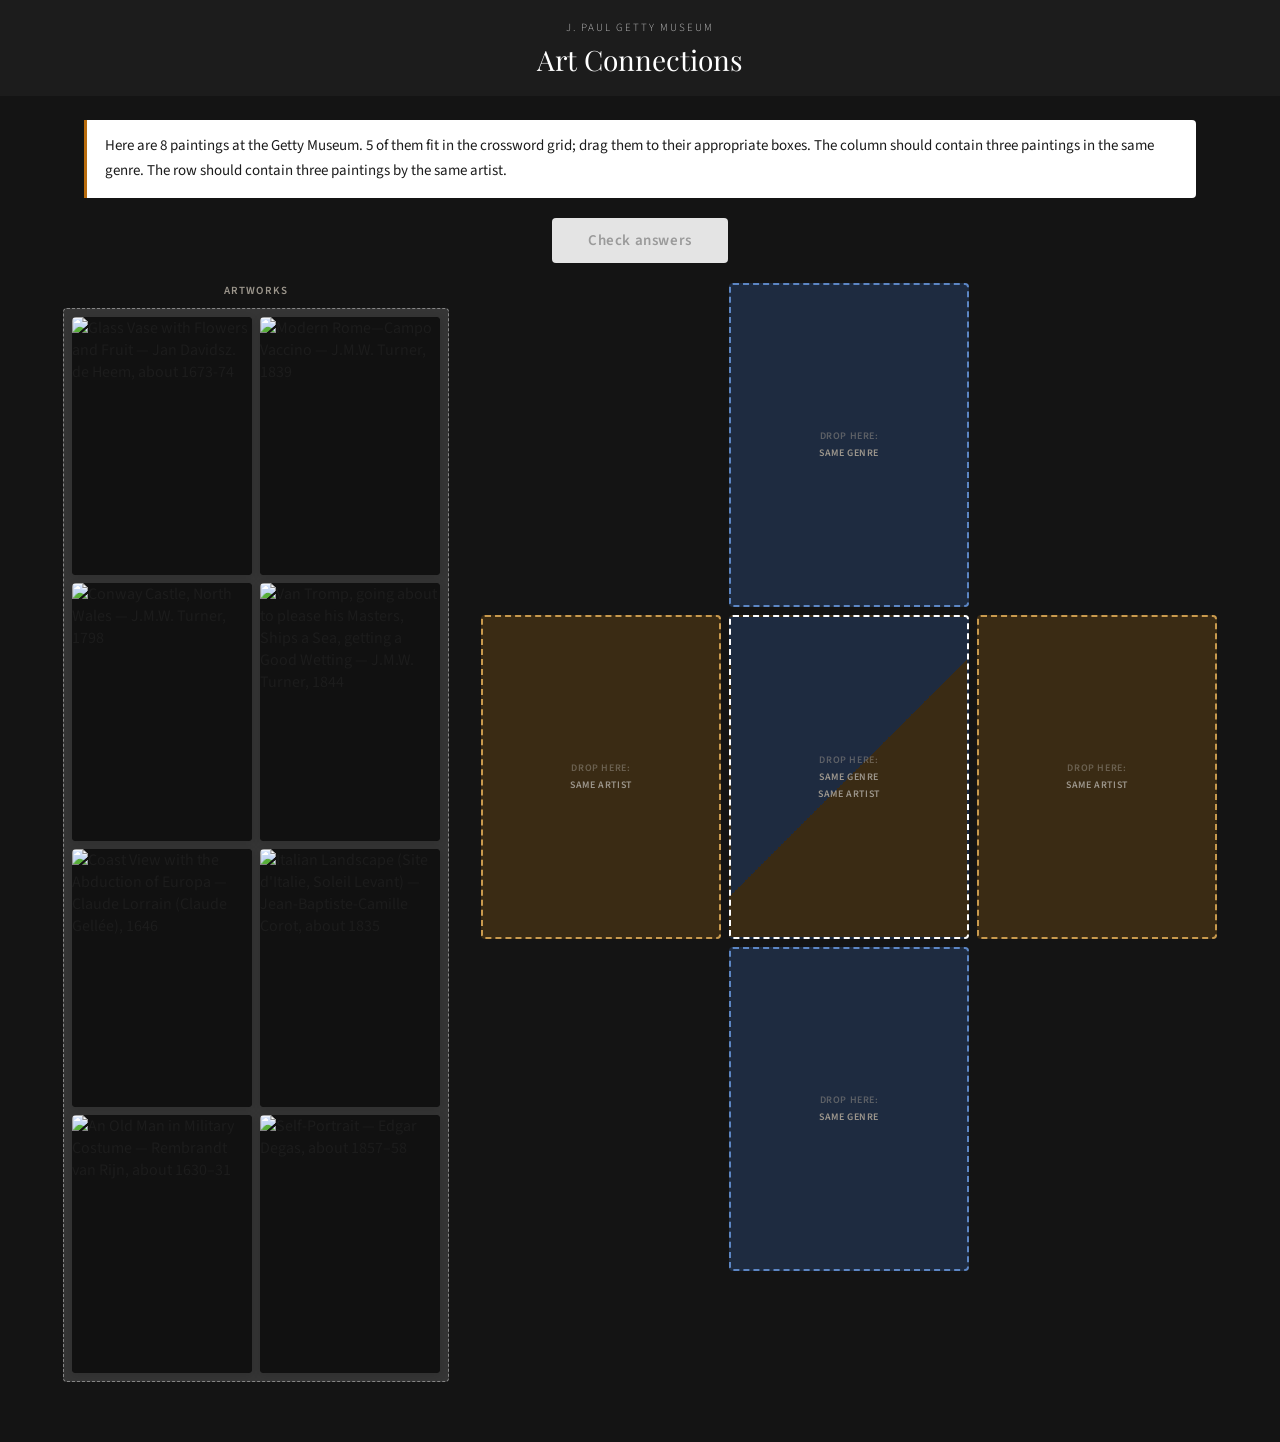
==== commit f89bc7cd: "Revert "Add Round 2: 3x3 ring puzzle with corner double-constraints" This reverts commit f878bd9010b" ====
--- a/index.html
+++ b/index.html
@@ -20,8 +20,10 @@
 
   <main class="game-main">
 
-    <p class="puzzle-title" id="puzzleTitle"></p>
-    <div class="instructions" id="instructions"></div>
+    <div class="instructions">
+      Here are 8 paintings at the Getty Museum. 5 of them fit in the crossword grid; drag them to their appropriate boxes.
+      The column should contain three paintings in the same genre. The row should contain three paintings by the same artist.
+    </div>
 
     <!-- Check button -->
     <div class="check-bar">
@@ -30,7 +32,7 @@
 
     <!-- Result area: axis reveal (after first check) + score (after win) -->
     <div class="result-bar" id="resultBar" hidden>
-      <div class="axis-reveals" id="crossAxisReveals" hidden>
+      <div class="axis-reveals">
         <div class="axis-reveal-tag vertical-tag">
           <span class="reveal-icon">↕</span>
           <span id="revealVertical"></span>
@@ -40,12 +42,8 @@
           <span id="revealHorizontal"></span>
         </div>
       </div>
-      <div class="axis-reveals" id="ringAxisReveals" hidden></div>
       <div class="score-display" id="scoreDisplay" hidden>
         <span class="score-word" id="scoreWord"></span>
-        <div class="next-puzzle-bar">
-          <button class="btn-next" id="nextBtn" hidden>Next puzzle →</button>
-        </div>
       </div>
     </div>
 
@@ -61,33 +59,16 @@
       <div class="cross-grid" id="crossGrid">
 
         <div class="grid-spacer"></div>
-        <div class="cell cell-vertical"   data-pos="top"    id="cell-cross-top"></div>
+        <div class="cell cell-vertical"   data-pos="top"    id="cell-top"></div>
         <div class="grid-spacer"></div>
 
-        <div class="cell cell-horizontal" data-pos="left"   id="cell-cross-left"></div>
-        <div class="cell cell-center"     data-pos="center" id="cell-cross-center"></div>
-        <div class="cell cell-horizontal" data-pos="right"  id="cell-cross-right"></div>
+        <div class="cell cell-horizontal" data-pos="left"   id="cell-left"></div>
+        <div class="cell cell-center"     data-pos="center" id="cell-center"></div>
+        <div class="cell cell-horizontal" data-pos="right"  id="cell-right"></div>
 
         <div class="grid-spacer"></div>
-        <div class="cell cell-vertical"   data-pos="bottom" id="cell-cross-bottom"></div>
+        <div class="cell cell-vertical"   data-pos="bottom" id="cell-bottom"></div>
         <div class="grid-spacer"></div>
-
-      </div>
-
-      <!-- Ring grid — 3x3, empty center, color-coded by axis, corners blend two axes -->
-      <div class="ring-grid" id="ringGrid" hidden>
-
-        <div class="cell cell-corner-tl cell-motif"       data-pos="topLeft"     id="cell-ring-topLeft"></div>
-        <div class="cell cell-motif"                      data-pos="top"         id="cell-ring-top"></div>
-        <div class="cell cell-corner-tr cell-motif"       data-pos="topRight"    id="cell-ring-topRight"></div>
-
-        <div class="cell cell-nationality"                data-pos="left"       id="cell-ring-left"></div>
-        <div class="cell cell-center-empty"><span class="center-mark">GETTY</span></div>
-        <div class="cell cell-item"                       data-pos="right"      id="cell-ring-right"></div>
-
-        <div class="cell cell-corner-bl cell-nationality" data-pos="bottomLeft" id="cell-ring-bottomLeft"></div>
-        <div class="cell cell-decade"                     data-pos="bottom"     id="cell-ring-bottom"></div>
-        <div class="cell cell-corner-br cell-decade"      data-pos="bottomRight" id="cell-ring-bottomRight"></div>
 
       </div>
 
--- a/style.css
+++ b/style.css
@@ -22,13 +22,6 @@
   --cell-blue-bg:  #1e2b40;
   --cell-amber-bg: #3a2b14;
   --cell-center-grad: linear-gradient(135deg, var(--cell-blue-bg) 50%, var(--cell-amber-bg) 50%);
-
-  --teal:          #3fa89c;
-  --teal-tint:     #e8f6f4;
-  --cell-teal-bg:  #123330;
-  --plum:          #9d76c9;
-  --plum-tint:     #f3edf9;
-  --cell-plum-bg:  #2b2038;
 
   --cell-w:        240px;
   --cell-h:        324px;
@@ -126,7 +119,7 @@
 .candidate-pool {
   display: grid;
   grid-template-columns: repeat(2, var(--pool-card-w));
-  grid-auto-rows: var(--pool-card-h);
+  grid-template-rows: repeat(4, var(--pool-card-h));
   gap: var(--gap);
   padding: 8px;
   border: 1.5px dashed rgba(255,255,255,.4);
@@ -139,15 +132,14 @@
   background: rgba(255,255,255,.22);
 }
 
-/* ── Cross grid / ring grid (both 3x3, same cell size) ───────────────── */
-.cross-grid, .ring-grid {
+/* ── Cross grid ───────────────────────────────────────────────────── */
+.cross-grid {
   flex-shrink: 0;
   display: grid;
   grid-template-columns: repeat(3, var(--cell-w));
   grid-template-rows: repeat(3, var(--cell-h));
   gap: var(--gap);
 }
-.cross-grid[hidden], .ring-grid[hidden] { display: none; }
 .grid-spacer { background: transparent; pointer-events: none; }
 
 /* ── Cells ────────────────────────────────────────────────────────── */
@@ -167,30 +159,6 @@
 .cell-vertical  { border-color: #5c86c4; background: var(--cell-blue-bg); }
 .cell-horizontal{ border-color: #c99a4e; background: var(--cell-amber-bg); }
 .cell-center    { border-color: #fff;    background: var(--cell-center-grad); }
-
-/* Ring grid: empty center + axis-coded edges/corners */
-.cell-center-empty {
-  border: 1px dashed rgba(255,255,255,.12);
-  background: #141414;
-  pointer-events: none;
-}
-.center-mark {
-  font-size: 11px;
-  letter-spacing: .2em;
-  color: rgba(255,255,255,.12);
-  font-weight: 600;
-}
-
-.cell-motif       { border-color: #5c86c4; background: var(--cell-blue-bg); }
-.cell-nationality { border-color: #c99a4e; background: var(--cell-amber-bg); }
-.cell-decade      { border-color: #9d76c9; background: var(--cell-plum-bg); }
-.cell-item        { border-color: #3fa89c; background: var(--cell-teal-bg); }
-
-/* Corners blend the two axes they satisfy — solid rules above, these win by source order */
-.cell-corner-tl { border-color: rgba(255,255,255,.4); background: linear-gradient(135deg, var(--cell-blue-bg) 50%, var(--cell-amber-bg) 50%); }
-.cell-corner-tr { border-color: rgba(255,255,255,.4); background: linear-gradient(225deg, var(--cell-blue-bg) 50%, var(--cell-teal-bg) 50%); }
-.cell-corner-bl { border-color: rgba(255,255,255,.4); background: linear-gradient(45deg,  var(--cell-amber-bg) 50%, var(--cell-plum-bg) 50%); }
-.cell-corner-br { border-color: rgba(255,255,255,.4); background: linear-gradient(135deg, var(--cell-plum-bg) 50%, var(--cell-teal-bg) 50%); }
 
 .drop-hint {
   display: flex;
@@ -346,7 +314,6 @@
   display: flex;
   gap: 10px;
 }
-.axis-reveals[hidden] { display: none; }
 .axis-reveal-tag {
   flex: 1;
   display: flex;
@@ -359,10 +326,6 @@
 }
 .vertical-tag   { background: var(--blue-tint);  color: var(--blue);  }
 .horizontal-tag { background: var(--amber-tint); color: var(--amber); }
-.top-tag         { background: var(--blue-tint);  color: var(--blue);  }
-.left-tag        { background: var(--amber-tint); color: var(--amber); }
-.bottom-tag      { background: var(--plum-tint);  color: var(--plum);  }
-.right-tag       { background: var(--teal-tint);  color: var(--teal);  }
 .reveal-icon    { font-size: 17px; flex-shrink: 0; }
 
 .score-display {
@@ -382,34 +345,6 @@
 .score-word.good    { color: var(--green); }
 .score-word.ok      { color: var(--muted); }
 .score-word.poor    { color: var(--red); }
-
-.next-puzzle-bar { margin-top: 4px; }
-.btn-next {
-  font-family: inherit;
-  font-size: 14px;
-  font-weight: 600;
-  color: #fff;
-  background: var(--amber);
-  border: none;
-  border-radius: var(--radius);
-  padding: 10px 28px;
-  cursor: pointer;
-  letter-spacing: .03em;
-  transition: opacity .15s;
-}
-.btn-next:hover  { opacity: .85; }
-.btn-next[hidden] { display: none; }
-
-/* ── Puzzle title ─────────────────────────────────────────────────── */
-.puzzle-title {
-  width: 100%;
-  max-width: var(--board-w);
-  font-family: 'Playfair Display', serif;
-  font-style: italic;
-  font-size: 16px;
-  color: var(--muted);
-  background: transparent;
-}
 
 /* ── Image hover overlay ──────────────────────────────────────────── */
 .img-overlay {
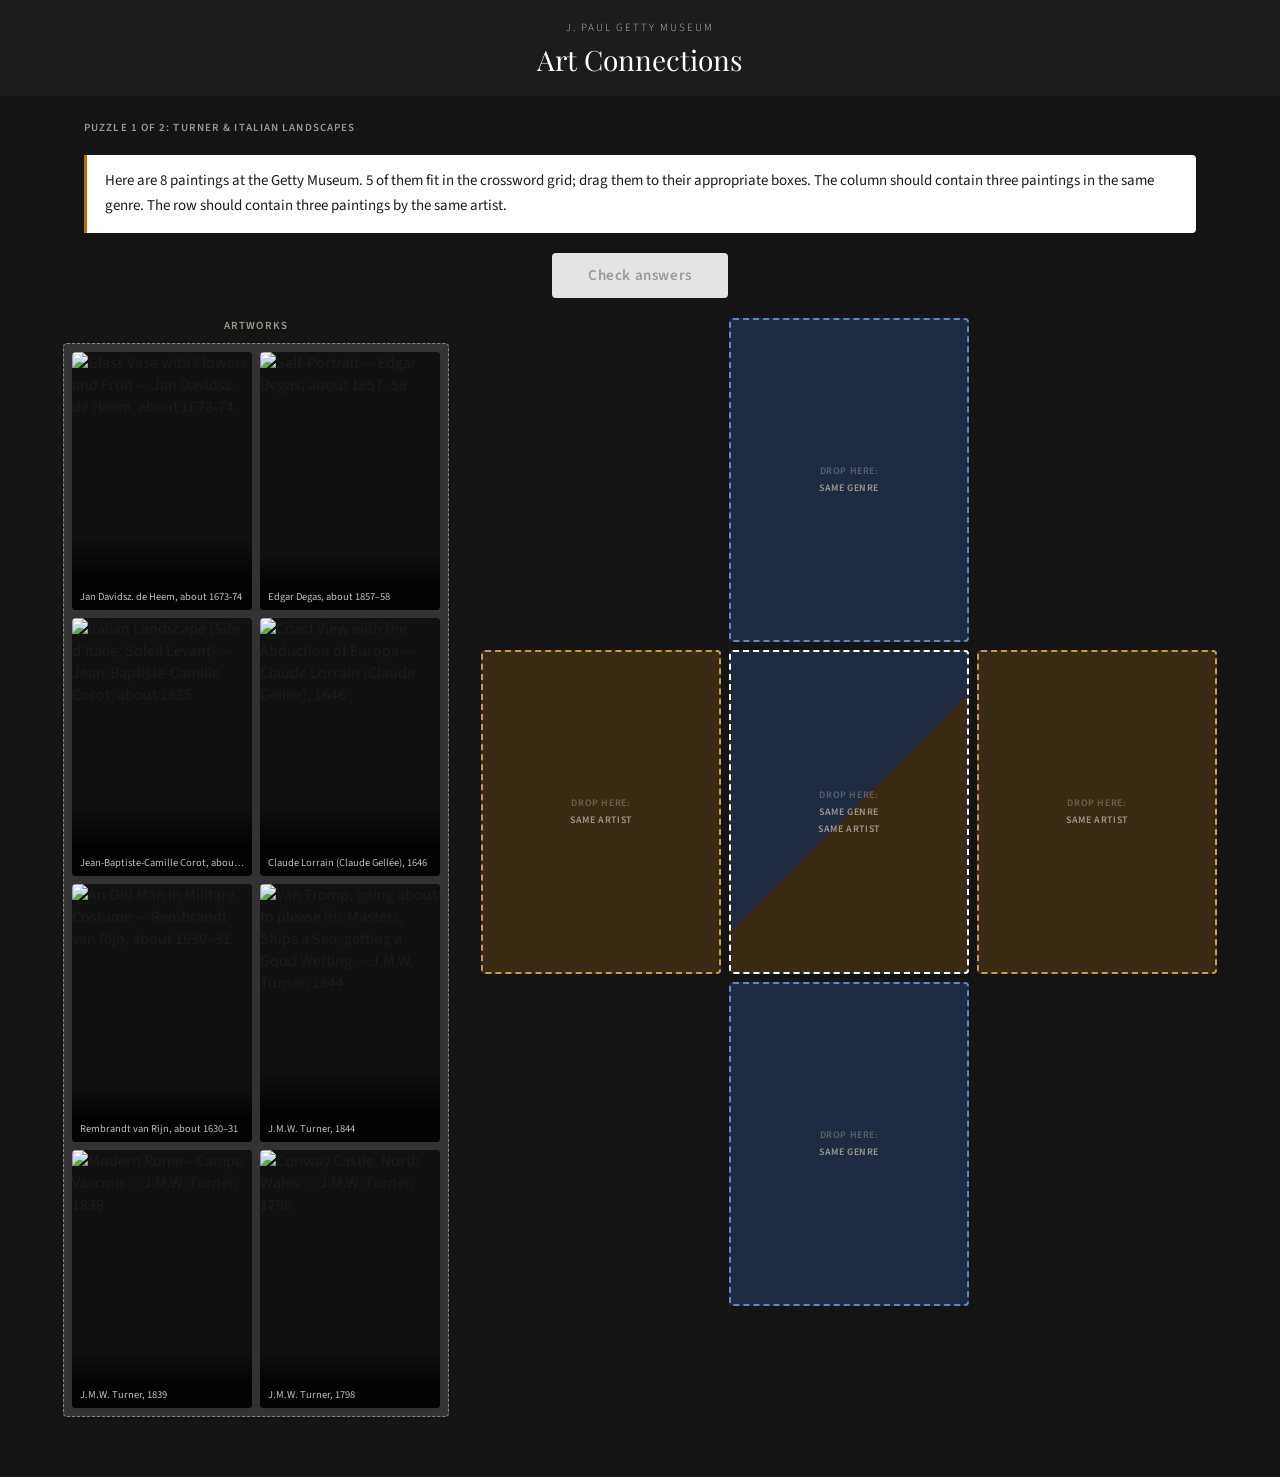
==== commit 768aea77: "Add Round 2: zigzag grid puzzle "Venus, Four Ways" Generalizes the engine so grid shape, cell colori" ====
--- a/index.html
+++ b/index.html
@@ -20,10 +20,8 @@
 
   <main class="game-main">
 
-    <div class="instructions">
-      Here are 8 paintings at the Getty Museum. 5 of them fit in the crossword grid; drag them to their appropriate boxes.
-      The column should contain three paintings in the same genre. The row should contain three paintings by the same artist.
-    </div>
+    <p class="puzzle-label" id="puzzleLabel"></p>
+    <div class="instructions" id="instructions"></div>
 
     <!-- Check button -->
     <div class="check-bar">
@@ -44,6 +42,9 @@
       </div>
       <div class="score-display" id="scoreDisplay" hidden>
         <span class="score-word" id="scoreWord"></span>
+        <div class="next-puzzle-bar">
+          <button class="btn-next" id="nextPuzzleBtn" hidden>Next puzzle →</button>
+        </div>
       </div>
     </div>
 
@@ -55,22 +56,8 @@
         <div class="candidate-pool" id="candidatePool"></div>
       </div>
 
-      <!-- Cross grid — color-coded by axis -->
-      <div class="cross-grid" id="crossGrid">
-
-        <div class="grid-spacer"></div>
-        <div class="cell cell-vertical"   data-pos="top"    id="cell-top"></div>
-        <div class="grid-spacer"></div>
-
-        <div class="cell cell-horizontal" data-pos="left"   id="cell-left"></div>
-        <div class="cell cell-center"     data-pos="center" id="cell-center"></div>
-        <div class="cell cell-horizontal" data-pos="right"  id="cell-right"></div>
-
-        <div class="grid-spacer"></div>
-        <div class="cell cell-vertical"   data-pos="bottom" id="cell-bottom"></div>
-        <div class="grid-spacer"></div>
-
-      </div>
+      <!-- Puzzle grid — built per-puzzle in JS (shape + color-coding depend on puzzle.type) -->
+      <div class="puzzle-grid" id="puzzleGrid"></div>
 
     </div>
 
--- a/style.css
+++ b/style.css
@@ -83,6 +83,17 @@
   gap: 20px;
 }
 
+/* ── Puzzle label ─────────────────────────────────────────────────── */
+.puzzle-label {
+  width: 100%;
+  max-width: var(--board-w);
+  font-size: 11px;
+  font-weight: 600;
+  letter-spacing: .1em;
+  text-transform: uppercase;
+  color: var(--muted);
+}
+
 /* ── Instructions ─────────────────────────────────────────────────── */
 .instructions {
   width: 100%;
@@ -132,14 +143,15 @@
   background: rgba(255,255,255,.22);
 }
 
-/* ── Cross grid ───────────────────────────────────────────────────── */
-.cross-grid {
+/* ── Puzzle grid (shape varies by puzzle.type) ───────────────────────────── */
+.puzzle-grid {
   flex-shrink: 0;
   display: grid;
   grid-template-columns: repeat(3, var(--cell-w));
-  grid-template-rows: repeat(3, var(--cell-h));
   gap: var(--gap);
 }
+.puzzle-grid.grid-cross   { grid-template-rows: repeat(3, var(--cell-h)); }
+.puzzle-grid.grid-zigzag  { grid-template-rows: repeat(4, var(--cell-h)); }
 .grid-spacer { background: transparent; pointer-events: none; }
 
 /* ── Cells ────────────────────────────────────────────────────────── */
@@ -246,17 +258,14 @@
   pointer-events: none;
 }
 
-/* Caption overlay — hidden until Check answers reveals it */
+/* Caption overlay — artist/year always visible; title hidden until Check answers reveals it */
 .card-caption {
   position: absolute;
   left: 0; right: 0; bottom: 0;
   background: linear-gradient(to top, rgba(0,0,0,.9) 40%, rgba(0,0,0,0));
   padding: 20px 8px 6px;
-  opacity: 0;
-  transition: opacity .2s;
   pointer-events: none;
 }
-body.answers-revealed .card-caption { opacity: 1; }
 
 .card-caption-title {
   font-family: 'Playfair Display', serif;
@@ -269,7 +278,10 @@
   display: -webkit-box;
   -webkit-line-clamp: 2;
   -webkit-box-orient: vertical;
-}
+  opacity: 0;
+  transition: opacity .2s;
+}
+body.answers-revealed .card-caption-title { opacity: 1; }
 .card-caption-byline {
   font-size: 10.5px;
   color: rgba(255,255,255,.75);
@@ -345,6 +357,27 @@
 .score-word.good    { color: var(--green); }
 .score-word.ok      { color: var(--muted); }
 .score-word.poor    { color: var(--red); }
+
+.next-puzzle-bar {
+  display: flex;
+  justify-content: center;
+  margin-top: 14px;
+}
+.btn-next {
+  font-family: inherit;
+  font-size: 14px;
+  font-weight: 600;
+  color: #fff;
+  background: var(--blue);
+  border: none;
+  border-radius: var(--radius);
+  padding: 10px 28px;
+  cursor: pointer;
+  letter-spacing: .03em;
+  transition: opacity .15s;
+}
+.btn-next:hover { opacity: .85; }
+.btn-next[hidden] { display: none; }
 
 /* ── Image hover overlay ──────────────────────────────────────────── */
 .img-overlay {
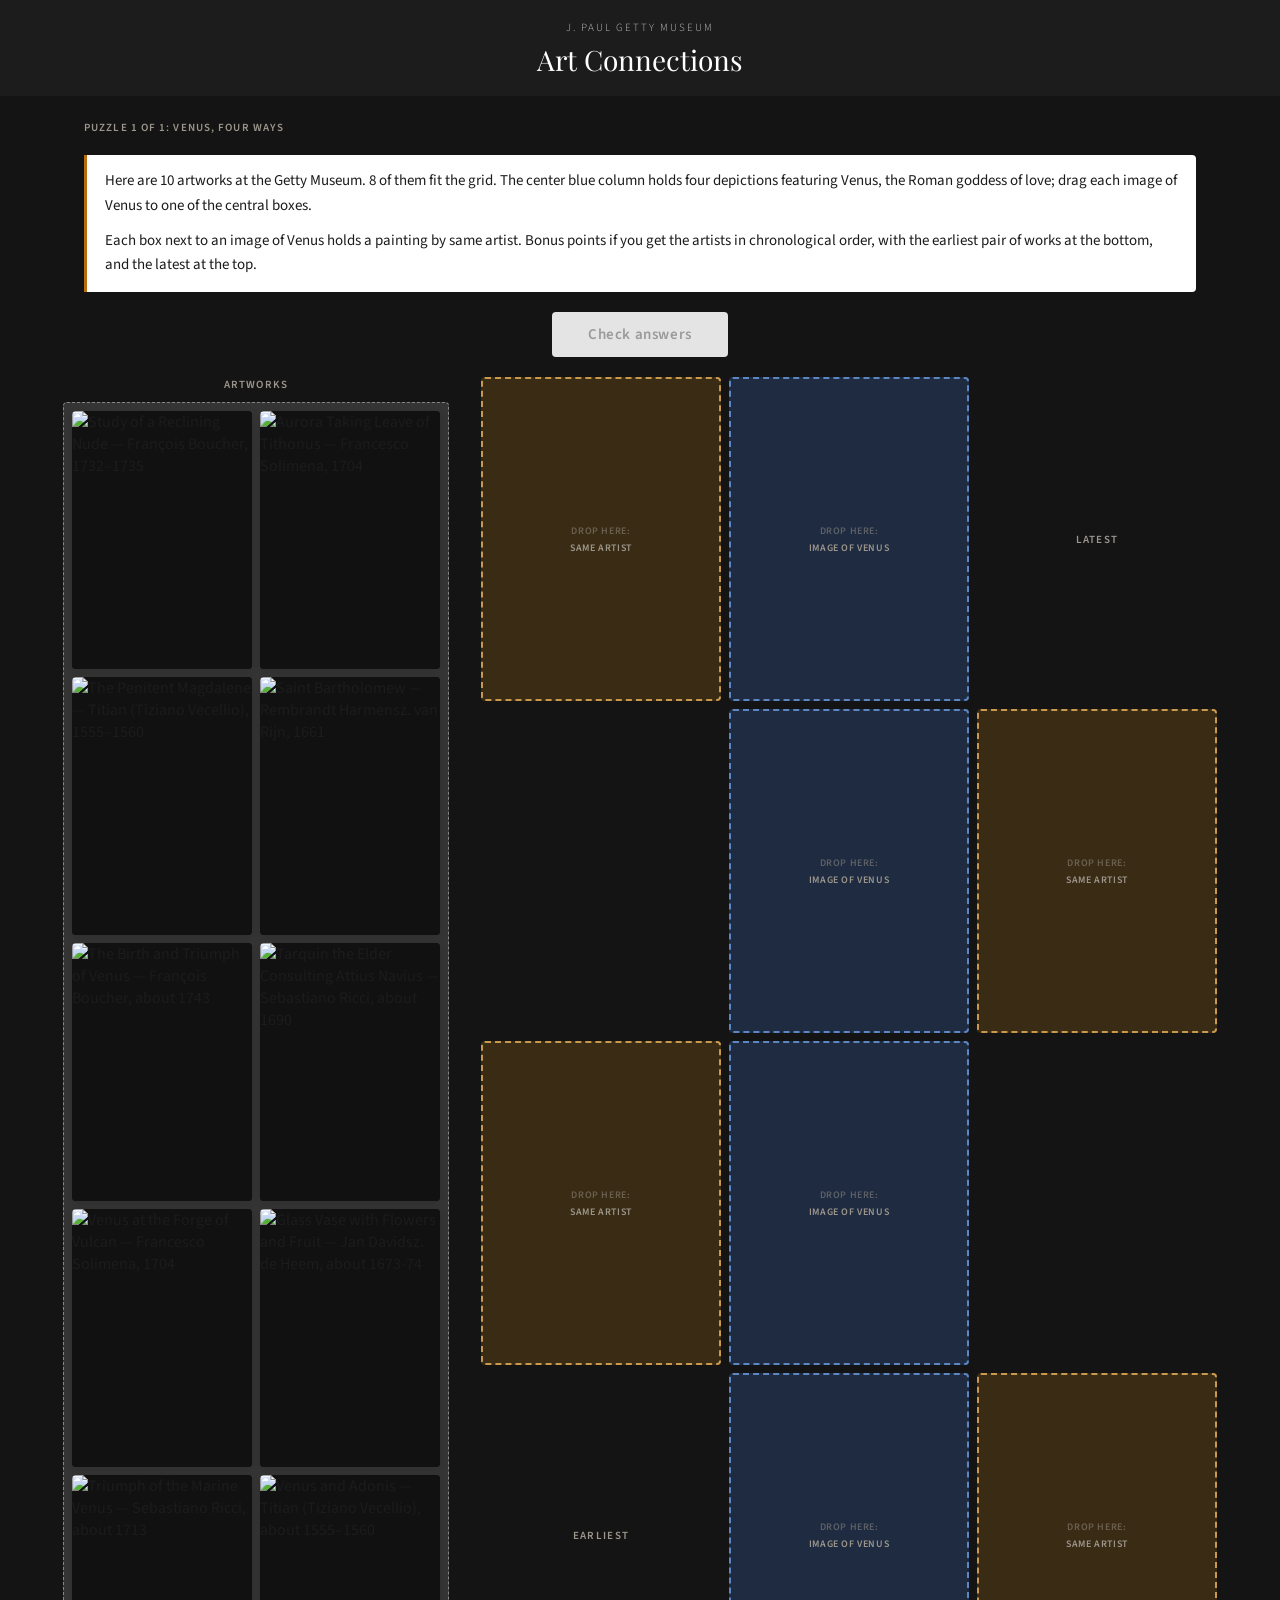
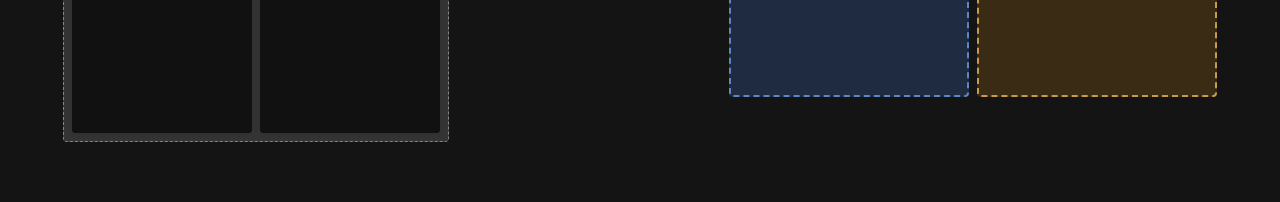
==== commit c6994e3b: "Refine Venus puzzle: hide captions while guessing, swap distractor, editable scoring - Archive "Turn" ====
--- a/index.html
+++ b/index.html
@@ -42,6 +42,7 @@
       </div>
       <div class="score-display" id="scoreDisplay" hidden>
         <span class="score-word" id="scoreWord"></span>
+        <div class="score-breakdown" id="scoreBreakdown"></div>
         <div class="next-puzzle-bar">
           <button class="btn-next" id="nextPuzzleBtn" hidden>Next puzzle →</button>
         </div>
--- a/style.css
+++ b/style.css
@@ -106,6 +106,7 @@
   padding: 14px 18px;
   border-radius: 0 var(--radius) var(--radius) 0;
 }
+.instructions p + p { margin-top: 10px; }
 
 /* ── Game board (pool rail + cross grid, side by side) ──────────────── */
 .game-board {
@@ -130,7 +131,7 @@
 .candidate-pool {
   display: grid;
   grid-template-columns: repeat(2, var(--pool-card-w));
-  grid-template-rows: repeat(4, var(--pool-card-h));
+  grid-auto-rows: var(--pool-card-h);
   gap: var(--gap);
   padding: 8px;
   border: 1.5px dashed rgba(255,255,255,.4);
@@ -153,6 +154,17 @@
 .puzzle-grid.grid-cross   { grid-template-rows: repeat(3, var(--cell-h)); }
 .puzzle-grid.grid-zigzag  { grid-template-rows: repeat(4, var(--cell-h)); }
 .grid-spacer { background: transparent; pointer-events: none; }
+.grid-spacer.row-label {
+  display: flex;
+  align-items: center;
+  justify-content: center;
+  text-align: center;
+  font-size: 11px;
+  font-weight: 600;
+  letter-spacing: .12em;
+  text-transform: uppercase;
+  color: var(--muted);
+}
 
 /* ── Cells ────────────────────────────────────────────────────────── */
 .cell {
@@ -258,14 +270,17 @@
   pointer-events: none;
 }
 
-/* Caption overlay — artist/year always visible; title hidden until Check answers reveals it */
+/* Caption overlay — title, artist and date all hidden until Check answers reveals them */
 .card-caption {
   position: absolute;
   left: 0; right: 0; bottom: 0;
   background: linear-gradient(to top, rgba(0,0,0,.9) 40%, rgba(0,0,0,0));
   padding: 20px 8px 6px;
   pointer-events: none;
-}
+  opacity: 0;
+  transition: opacity .2s;
+}
+body.answers-revealed .card-caption { opacity: 1; }
 
 .card-caption-title {
   font-family: 'Playfair Display', serif;
@@ -278,10 +293,7 @@
   display: -webkit-box;
   -webkit-line-clamp: 2;
   -webkit-box-orient: vertical;
-  opacity: 0;
-  transition: opacity .2s;
-}
-body.answers-revealed .card-caption-title { opacity: 1; }
+}
 .card-caption-byline {
   font-size: 10.5px;
   color: rgba(255,255,255,.75);
@@ -357,6 +369,13 @@
 .score-word.good    { color: var(--green); }
 .score-word.ok      { color: var(--muted); }
 .score-word.poor    { color: var(--red); }
+
+.score-breakdown {
+  margin-top: 10px;
+  font-size: 13px;
+  color: var(--muted);
+  line-height: 1.6;
+}
 
 .next-puzzle-bar {
   display: flex;
